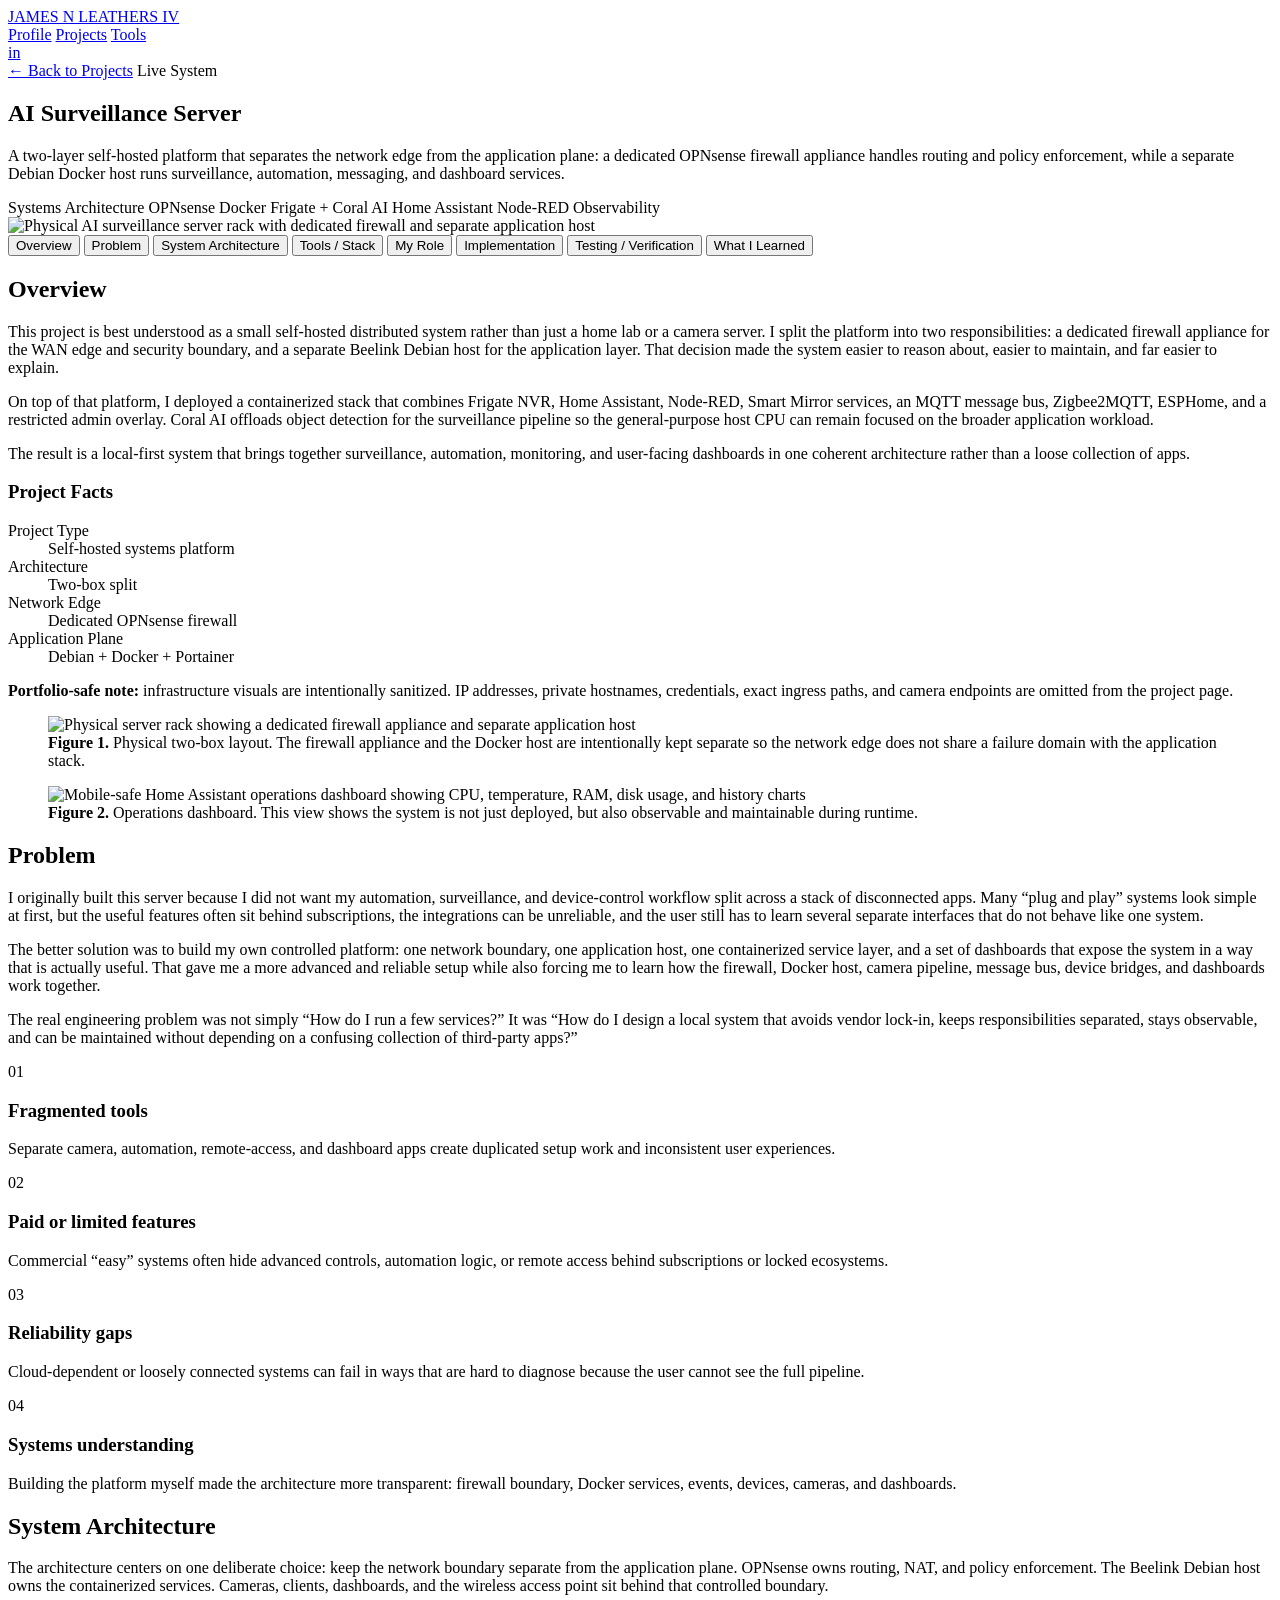
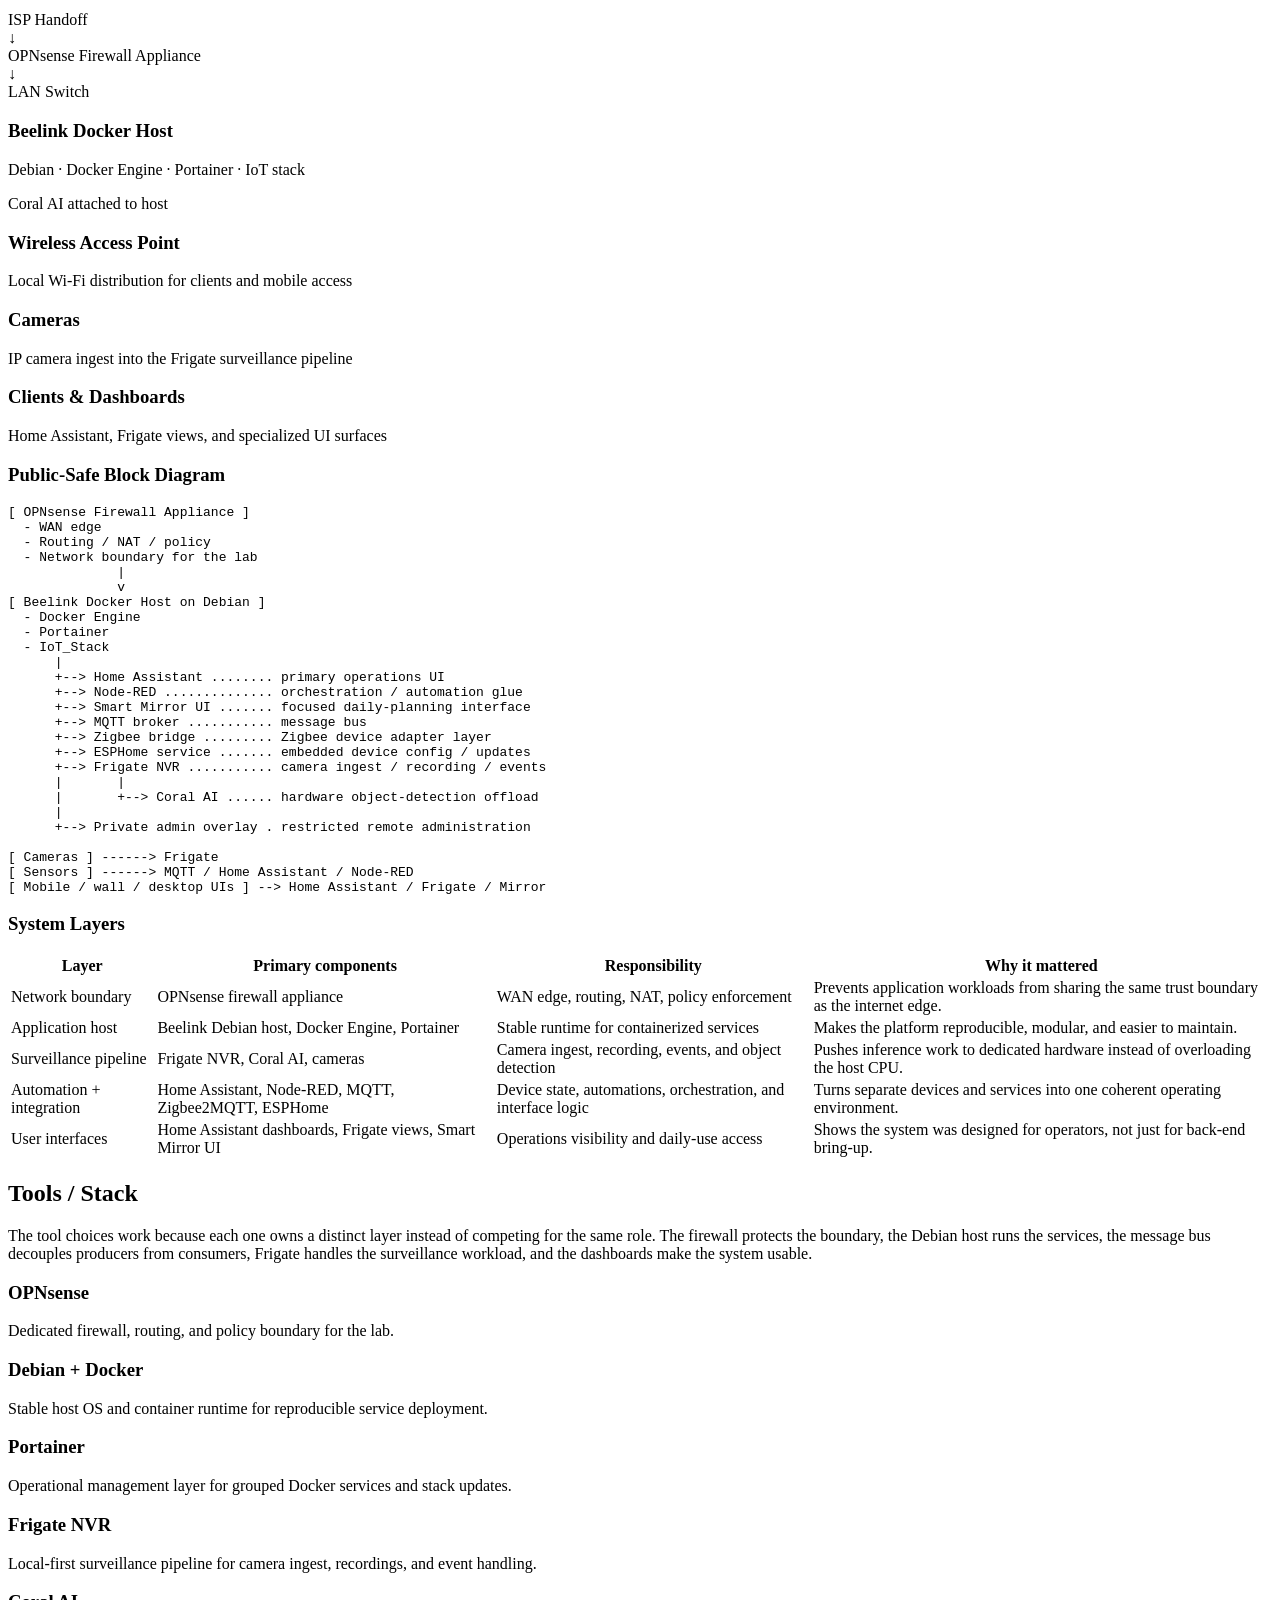
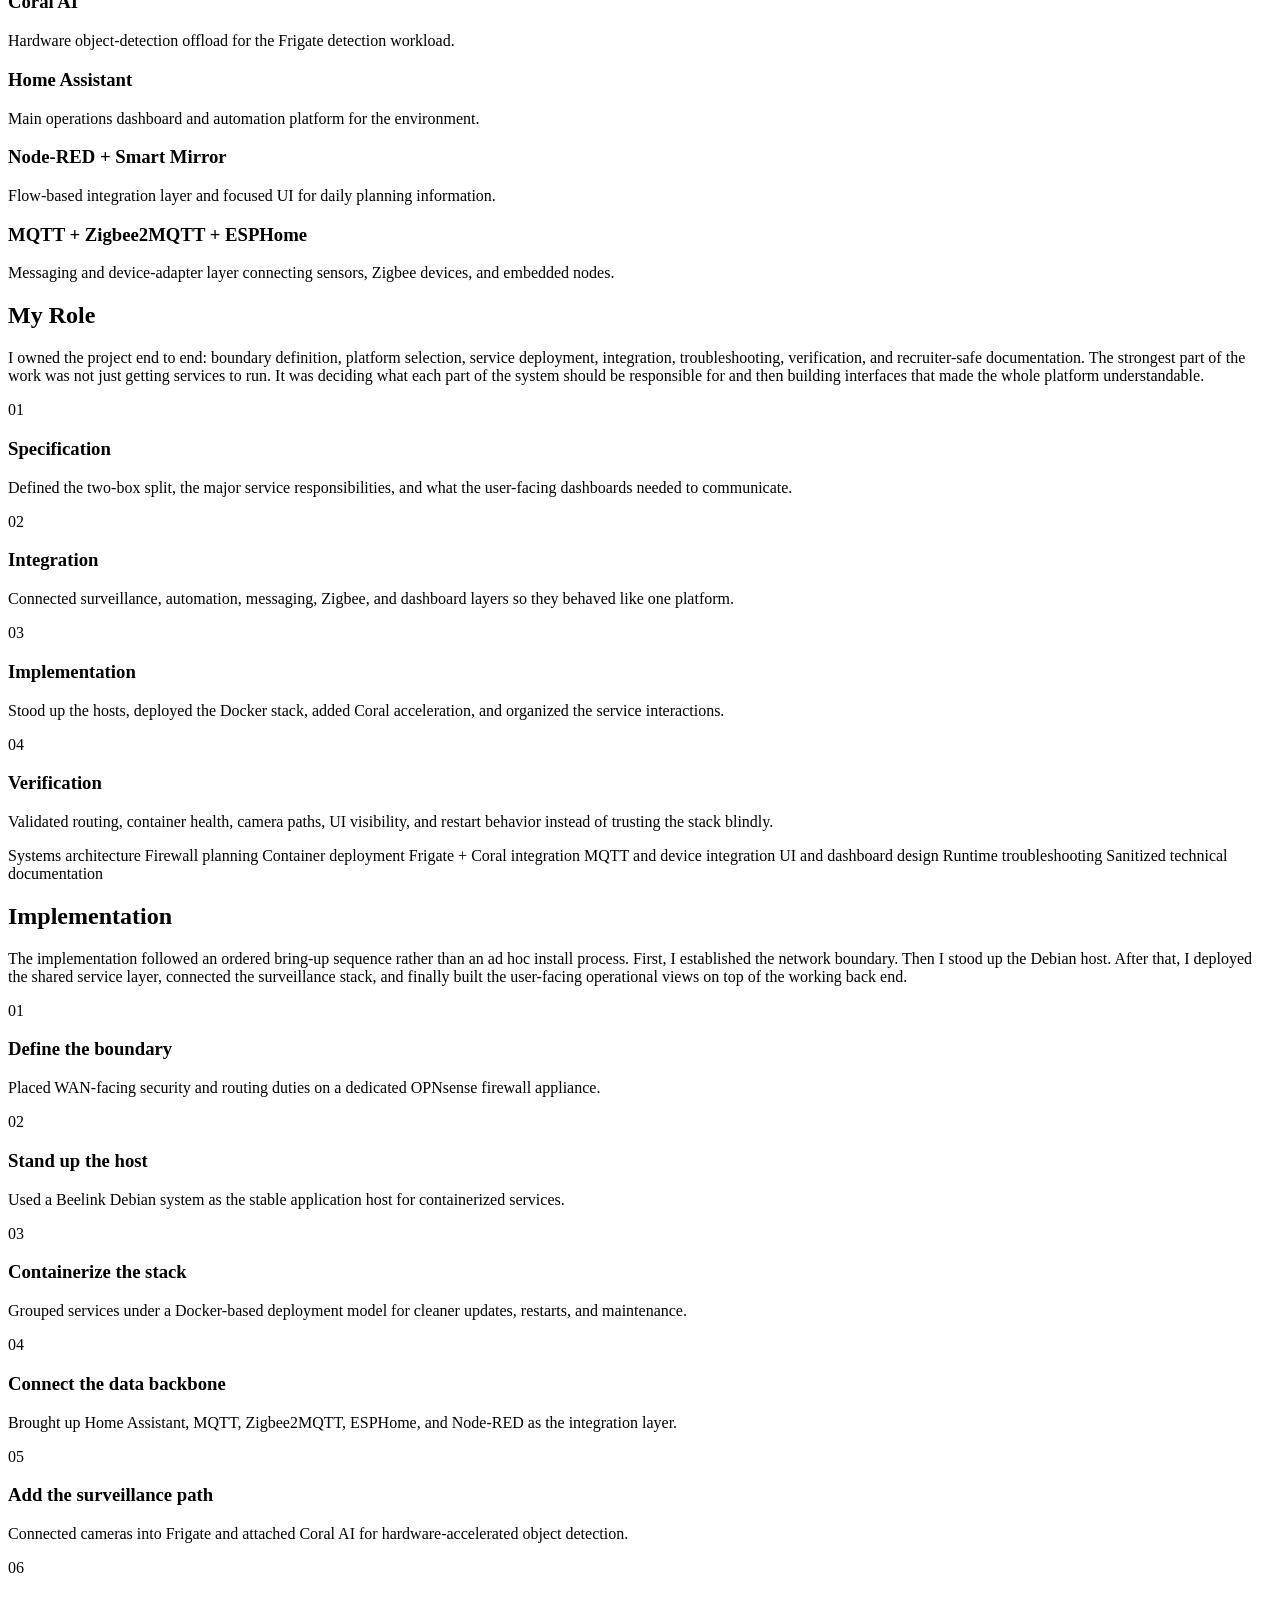
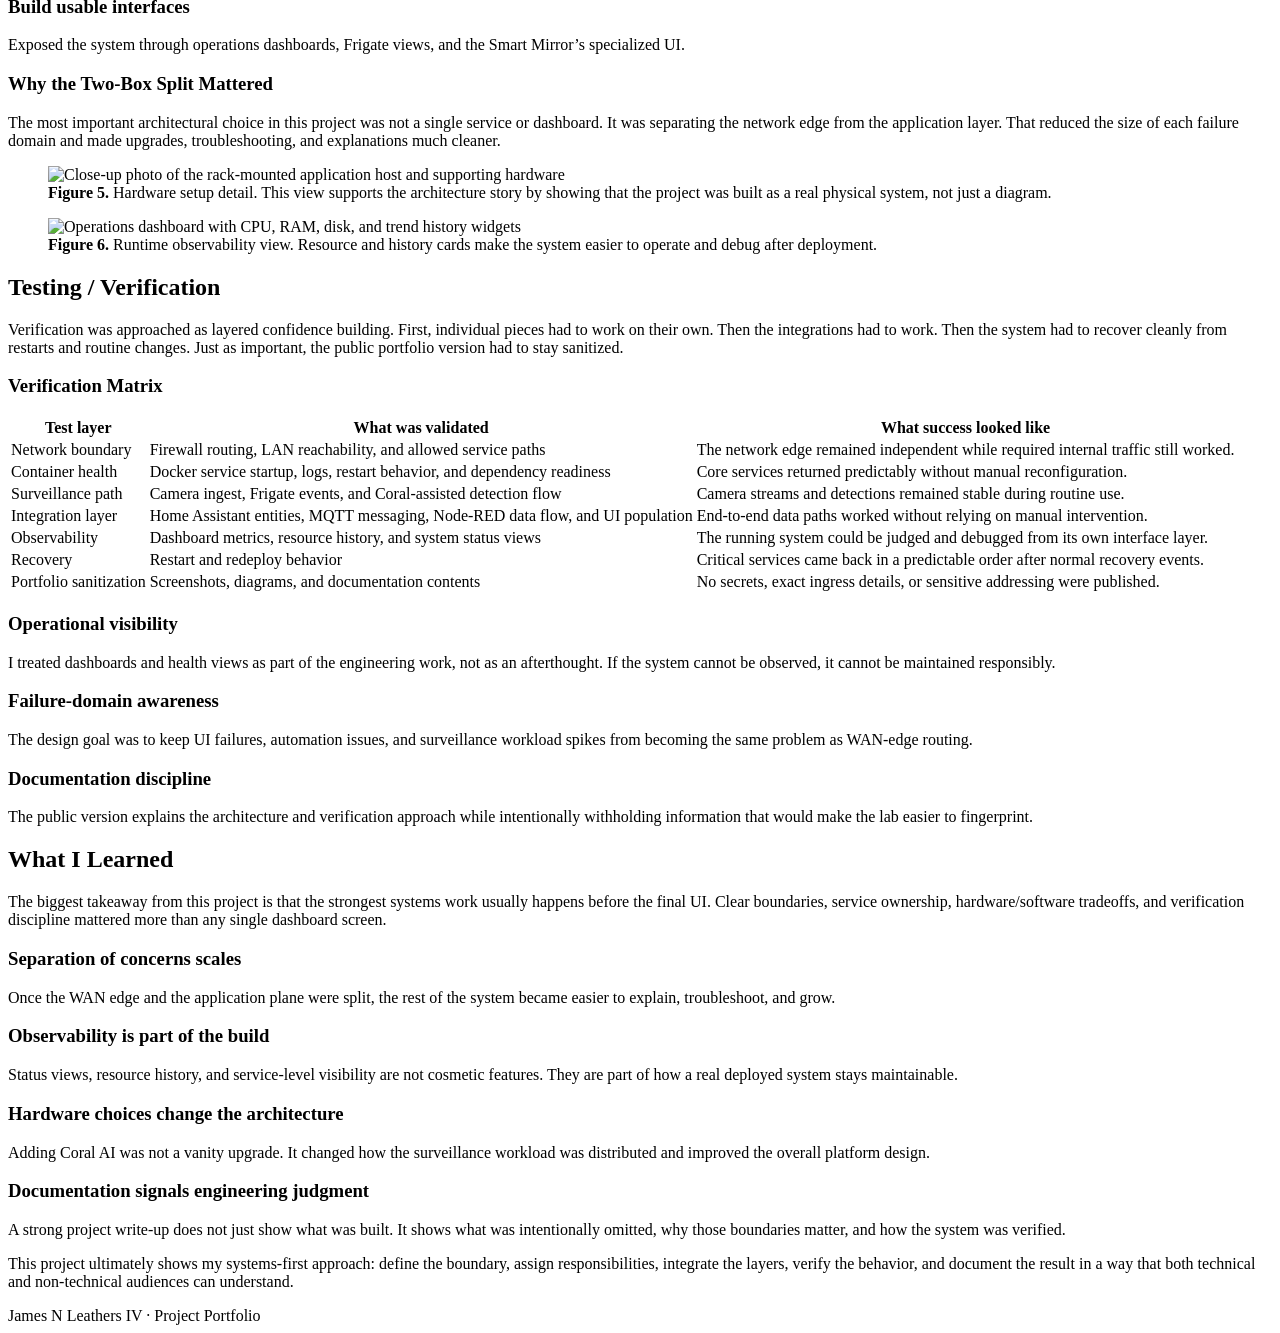
==== ai-surveillance-server.html @ c08206c2 "Add files via upload" ====
<!DOCTYPE html>
<html lang="en">
<head>
  <meta charset="UTF-8" />
  <meta name="viewport" content="width=device-width, initial-scale=1.0" />
  <title>AI Surveillance Server | James N Leathers IV</title>
  <meta name="description" content="AI Surveillance Server project breakdown by James N Leathers IV — a two-layer self-hosted platform built around a dedicated OPNsense firewall, Debian Docker host, Frigate NVR, Coral AI, Home Assistant, and Node-RED-powered interfaces." />
  <link rel="stylesheet" href="styles.css" />
  <link rel="stylesheet" href="project-page.css" />
  <link rel="preconnect" href="https://fonts.googleapis.com">
  <link rel="preconnect" href="https://fonts.gstatic.com" crossorigin>
  <link href="https://fonts.googleapis.com/css2?family=Barlow+Condensed:wght@500;600;700&family=Inter:wght@400;500;600;700&display=swap" rel="stylesheet">
</head>
<body>
  <div class="site-shell">
    <header class="topbar">
      <a class="brand" href="index.html#top" aria-label="James Leathers IV home"><span class="brand-word">JAMES N LEATHERS IV</span></a>
      <nav class="nav project-nav" aria-label="Project navigation">
        <a href="index.html#profile">Profile</a>
        <a href="index.html#projects" class="active">Projects</a>
        <a href="index.html#tools">Tools</a>
      </nav>
      <a class="nav-icon" href="https://www.linkedin.com/in/james-n-leathers-iv/" target="_blank" rel="noreferrer" aria-label="LinkedIn profile">in</a>
    </header>

    <main class="project-page">
      <section class="project-hero ai-server-hero">
        <div class="project-hero-copy">
          <a class="back-link" href="index.html#projects">← Back to Projects</a>
          <span class="status-label">Live System</span>
          <h1>AI Surveillance Server</h1>
          <p>
            A two-layer self-hosted platform that separates the network edge from the application plane: a dedicated OPNsense firewall appliance handles routing and policy enforcement, while a separate Debian Docker host runs surveillance, automation, messaging, and dashboard services.
          </p>
          <div class="project-hero-tags">
            <span>Systems Architecture</span>
            <span>OPNsense</span>
            <span>Docker</span>
            <span>Frigate + Coral AI</span>
            <span>Home Assistant</span>
            <span>Node-RED</span>
            <span>Observability</span>
          </div>
        </div>
        <div class="project-hero-visual">
          <img src="assets/ai-surveillance-server-cover.png" alt="Physical AI surveillance server rack with dedicated firewall and separate application host">
        </div>
      </section>

      <section class="project-tabs-section" aria-label="AI Surveillance Server project breakdown">
        <div class="project-tabs" role="tablist" aria-label="Project sections">
          <button class="tab-button active" role="tab" aria-selected="true" data-tab="overview">Overview</button>
          <button class="tab-button" role="tab" aria-selected="false" data-tab="problem">Problem</button>
          <button class="tab-button" role="tab" aria-selected="false" data-tab="architecture">System Architecture</button>
          <button class="tab-button" role="tab" aria-selected="false" data-tab="tools">Tools / Stack</button>
          <button class="tab-button" role="tab" aria-selected="false" data-tab="role">My Role</button>
          <button class="tab-button" role="tab" aria-selected="false" data-tab="implementation">Implementation</button>
          <button class="tab-button" role="tab" aria-selected="false" data-tab="testing">Testing / Verification</button>
          <button class="tab-button" role="tab" aria-selected="false" data-tab="learned">What I Learned</button>
        </div>

        <div class="tab-panel active" id="overview" role="tabpanel">
          <div class="tab-grid">
            <div>
              <h2>Overview</h2>
              <p>
                This project is best understood as a small self-hosted distributed system rather than just a home lab or a camera server. I split the platform into two responsibilities: a dedicated firewall appliance for the WAN edge and security boundary, and a separate Beelink Debian host for the application layer. That decision made the system easier to reason about, easier to maintain, and far easier to explain.
              </p>
              <p>
                On top of that platform, I deployed a containerized stack that combines Frigate NVR, Home Assistant, Node-RED, Smart Mirror services, an MQTT message bus, Zigbee2MQTT, ESPHome, and a restricted admin overlay. Coral AI offloads object detection for the surveillance pipeline so the general-purpose host CPU can remain focused on the broader application workload.
              </p>
              <p>
                The result is a local-first system that brings together surveillance, automation, monitoring, and user-facing dashboards in one coherent architecture rather than a loose collection of apps.
              </p>
            </div>
            <aside class="project-facts">
              <h3>Project Facts</h3>
              <dl>
                <div><dt>Project Type</dt><dd>Self-hosted systems platform</dd></div>
                <div><dt>Architecture</dt><dd>Two-box split</dd></div>
                <div><dt>Network Edge</dt><dd>Dedicated OPNsense firewall</dd></div>
                <div><dt>Application Plane</dt><dd>Debian + Docker + Portainer</dd></div>
              </dl>
            </aside>
          </div>

          <div class="portfolio-safe-note">
            <strong>Portfolio-safe note:</strong> infrastructure visuals are intentionally sanitized. IP addresses, private hostnames, credentials, exact ingress paths, and camera endpoints are omitted from the project page.
          </div>

          <div class="visual-pair">
            <figure>
              <img src="assets/ai-server-rack-floor.jpg" alt="Physical server rack showing a dedicated firewall appliance and separate application host">
              <figcaption><strong>Figure 1.</strong> Physical two-box layout. The firewall appliance and the Docker host are intentionally kept separate so the network edge does not share a failure domain with the application stack.</figcaption>
            </figure>
            <figure>
              <img src="assets/ai-server-ops-mobile.png" alt="Mobile-safe Home Assistant operations dashboard showing CPU, temperature, RAM, disk usage, and history charts">
              <figcaption><strong>Figure 2.</strong> Operations dashboard. This view shows the system is not just deployed, but also observable and maintainable during runtime.</figcaption>
            </figure>
          </div>
        </div>

        <div class="tab-panel" id="problem" role="tabpanel">
          <h2>Problem</h2>
          <p>
            I originally built this server because I did not want my automation, surveillance, and device-control workflow split across a stack of disconnected apps. Many “plug and play” systems look simple at first, but the useful features often sit behind subscriptions, the integrations can be unreliable, and the user still has to learn several separate interfaces that do not behave like one system.
          </p>
          <p>
            The better solution was to build my own controlled platform: one network boundary, one application host, one containerized service layer, and a set of dashboards that expose the system in a way that is actually useful. That gave me a more advanced and reliable setup while also forcing me to learn how the firewall, Docker host, camera pipeline, message bus, device bridges, and dashboards work together.
          </p>
          <p>
            The real engineering problem was not simply “How do I run a few services?” It was “How do I design a local system that avoids vendor lock-in, keeps responsibilities separated, stays observable, and can be maintained without depending on a confusing collection of third-party apps?”
          </p>
          <div class="problem-list ai-problem-list">
            <article><span>01</span><h3>Fragmented tools</h3><p>Separate camera, automation, remote-access, and dashboard apps create duplicated setup work and inconsistent user experiences.</p></article>
            <article><span>02</span><h3>Paid or limited features</h3><p>Commercial “easy” systems often hide advanced controls, automation logic, or remote access behind subscriptions or locked ecosystems.</p></article>
            <article><span>03</span><h3>Reliability gaps</h3><p>Cloud-dependent or loosely connected systems can fail in ways that are hard to diagnose because the user cannot see the full pipeline.</p></article>
            <article><span>04</span><h3>Systems understanding</h3><p>Building the platform myself made the architecture more transparent: firewall boundary, Docker services, events, devices, cameras, and dashboards.</p></article>
          </div>
        </div>

        <div class="tab-panel" id="architecture" role="tabpanel">
          <h2>System Architecture</h2>
          <p>
            The architecture centers on one deliberate choice: keep the network boundary separate from the application plane. OPNsense owns routing, NAT, and policy enforcement. The Beelink Debian host owns the containerized services. Cameras, clients, dashboards, and the wireless access point sit behind that controlled boundary.
          </p>

          <div class="topology-diagram" aria-label="Sanitized network and application flowchart">
            <div class="topology-core">
              <div class="topology-node">ISP Handoff</div>
              <div class="topology-arrow">↓</div>
              <div class="topology-node highlight">OPNsense Firewall Appliance</div>
              <div class="topology-arrow">↓</div>
              <div class="topology-node">LAN Switch</div>
            </div>

            <div class="topology-branches">
              <article class="topology-branch primary">
                <h3>Beelink Docker Host</h3>
                <p>Debian · Docker Engine · Portainer · IoT stack</p>
                <span>Coral AI attached to host</span>
              </article>
              <article class="topology-branch">
                <h3>Wireless Access Point</h3>
                <p>Local Wi‑Fi distribution for clients and mobile access</p>
              </article>
              <article class="topology-branch">
                <h3>Cameras</h3>
                <p>IP camera ingest into the Frigate surveillance pipeline</p>
              </article>
              <article class="topology-branch">
                <h3>Clients & Dashboards</h3>
                <p>Home Assistant, Frigate views, and specialized UI surfaces</p>
              </article>
            </div>
          </div>

          <div class="public-safe-block-wrap">
            <h3>Public-Safe Block Diagram</h3>
            <pre class="public-safe-block">[ OPNsense Firewall Appliance ]
  - WAN edge
  - Routing / NAT / policy
  - Network boundary for the lab
              |
              v
[ Beelink Docker Host on Debian ]
  - Docker Engine
  - Portainer
  - IoT_Stack
      |
      +--> Home Assistant ........ primary operations UI
      +--> Node-RED .............. orchestration / automation glue
      +--> Smart Mirror UI ....... focused daily-planning interface
      +--> MQTT broker ........... message bus
      +--> Zigbee bridge ......... Zigbee device adapter layer
      +--> ESPHome service ....... embedded device config / updates
      +--> Frigate NVR ........... camera ingest / recording / events
      |       |
      |       +--> Coral AI ...... hardware object-detection offload
      |
      +--> Private admin overlay . restricted remote administration

[ Cameras ] ------> Frigate
[ Sensors ] ------> MQTT / Home Assistant / Node-RED
[ Mobile / wall / desktop UIs ] --> Home Assistant / Frigate / Mirror</pre>
          </div>

          <div class="data-source-map">
            <h3>System Layers</h3>
            <table>
              <thead>
                <tr><th>Layer</th><th>Primary components</th><th>Responsibility</th><th>Why it mattered</th></tr>
              </thead>
              <tbody>
                <tr><td>Network boundary</td><td>OPNsense firewall appliance</td><td>WAN edge, routing, NAT, policy enforcement</td><td>Prevents application workloads from sharing the same trust boundary as the internet edge.</td></tr>
                <tr><td>Application host</td><td>Beelink Debian host, Docker Engine, Portainer</td><td>Stable runtime for containerized services</td><td>Makes the platform reproducible, modular, and easier to maintain.</td></tr>
                <tr><td>Surveillance pipeline</td><td>Frigate NVR, Coral AI, cameras</td><td>Camera ingest, recording, events, and object detection</td><td>Pushes inference work to dedicated hardware instead of overloading the host CPU.</td></tr>
                <tr><td>Automation + integration</td><td>Home Assistant, Node-RED, MQTT, Zigbee2MQTT, ESPHome</td><td>Device state, automations, orchestration, and interface logic</td><td>Turns separate devices and services into one coherent operating environment.</td></tr>
                <tr><td>User interfaces</td><td>Home Assistant dashboards, Frigate views, Smart Mirror UI</td><td>Operations visibility and daily-use access</td><td>Shows the system was designed for operators, not just for back-end bring-up.</td></tr>
              </tbody>
            </table>
          </div>

        </div>

        <div class="tab-panel" id="tools" role="tabpanel">
          <h2>Tools / Stack</h2>
          <p>
            The tool choices work because each one owns a distinct layer instead of competing for the same role. The firewall protects the boundary, the Debian host runs the services, the message bus decouples producers from consumers, Frigate handles the surveillance workload, and the dashboards make the system usable.
          </p>
          <div class="stack-grid ai-stack-grid">
            <article><h3>OPNsense</h3><p>Dedicated firewall, routing, and policy boundary for the lab.</p></article>
            <article><h3>Debian + Docker</h3><p>Stable host OS and container runtime for reproducible service deployment.</p></article>
            <article><h3>Portainer</h3><p>Operational management layer for grouped Docker services and stack updates.</p></article>
            <article><h3>Frigate NVR</h3><p>Local-first surveillance pipeline for camera ingest, recordings, and event handling.</p></article>
            <article><h3>Coral AI</h3><p>Hardware object-detection offload for the Frigate detection workload.</p></article>
            <article><h3>Home Assistant</h3><p>Main operations dashboard and automation platform for the environment.</p></article>
            <article><h3>Node-RED + Smart Mirror</h3><p>Flow-based integration layer and focused UI for daily planning information.</p></article>
            <article><h3>MQTT + Zigbee2MQTT + ESPHome</h3><p>Messaging and device-adapter layer connecting sensors, Zigbee devices, and embedded nodes.</p></article>
          </div>
        </div>

        <div class="tab-panel" id="role" role="tabpanel">
          <h2>My Role</h2>
          <p>
            I owned the project end to end: boundary definition, platform selection, service deployment, integration, troubleshooting, verification, and recruiter-safe documentation. The strongest part of the work was not just getting services to run. It was deciding what each part of the system should be responsible for and then building interfaces that made the whole platform understandable.
          </p>
          <div class="step-list ai-role-steps">
            <article><span>01</span><h3>Specification</h3><p>Defined the two-box split, the major service responsibilities, and what the user-facing dashboards needed to communicate.</p></article>
            <article><span>02</span><h3>Integration</h3><p>Connected surveillance, automation, messaging, Zigbee, and dashboard layers so they behaved like one platform.</p></article>
            <article><span>03</span><h3>Implementation</h3><p>Stood up the hosts, deployed the Docker stack, added Coral acceleration, and organized the service interactions.</p></article>
            <article><span>04</span><h3>Verification</h3><p>Validated routing, container health, camera paths, UI visibility, and restart behavior instead of trusting the stack blindly.</p></article>
          </div>
          <div class="role-list">
            <span>Systems architecture</span>
            <span>Firewall planning</span>
            <span>Container deployment</span>
            <span>Frigate + Coral integration</span>
            <span>MQTT and device integration</span>
            <span>UI and dashboard design</span>
            <span>Runtime troubleshooting</span>
            <span>Sanitized technical documentation</span>
          </div>
        </div>

        <div class="tab-panel" id="implementation" role="tabpanel">
          <h2>Implementation</h2>
          <p>
            The implementation followed an ordered bring-up sequence rather than an ad hoc install process. First, I established the network boundary. Then I stood up the Debian host. After that, I deployed the shared service layer, connected the surveillance stack, and finally built the user-facing operational views on top of the working back end.
          </p>
          <div class="step-list ai-implementation-steps">
            <article><span>01</span><h3>Define the boundary</h3><p>Placed WAN-facing security and routing duties on a dedicated OPNsense firewall appliance.</p></article>
            <article><span>02</span><h3>Stand up the host</h3><p>Used a Beelink Debian system as the stable application host for containerized services.</p></article>
            <article><span>03</span><h3>Containerize the stack</h3><p>Grouped services under a Docker-based deployment model for cleaner updates, restarts, and maintenance.</p></article>
            <article><span>04</span><h3>Connect the data backbone</h3><p>Brought up Home Assistant, MQTT, Zigbee2MQTT, ESPHome, and Node-RED as the integration layer.</p></article>
            <article><span>05</span><h3>Add the surveillance path</h3><p>Connected cameras into Frigate and attached Coral AI for hardware-accelerated object detection.</p></article>
            <article><span>06</span><h3>Build usable interfaces</h3><p>Exposed the system through operations dashboards, Frigate views, and the Smart Mirror’s specialized UI.</p></article>
          </div>

          <div class="implementation-callout">
            <h3>Why the Two-Box Split Mattered</h3>
            <p>
              The most important architectural choice in this project was not a single service or dashboard. It was separating the network edge from the application layer. That reduced the size of each failure domain and made upgrades, troubleshooting, and explanations much cleaner.
            </p>
          </div>

          <div class="visual-pair">
            <figure>
              <img src="assets/ai-server-rack-side.jpg" alt="Close-up photo of the rack-mounted application host and supporting hardware">
              <figcaption><strong>Figure 5.</strong> Hardware setup detail. This view supports the architecture story by showing that the project was built as a real physical system, not just a diagram.</figcaption>
            </figure>
            <figure>
              <img src="assets/ai-server-ops-mobile.png" alt="Operations dashboard with CPU, RAM, disk, and trend history widgets">
              <figcaption><strong>Figure 6.</strong> Runtime observability view. Resource and history cards make the system easier to operate and debug after deployment.</figcaption>
            </figure>
          </div>
        </div>

        <div class="tab-panel" id="testing" role="tabpanel">
          <h2>Testing / Verification</h2>
          <p>
            Verification was approached as layered confidence building. First, individual pieces had to work on their own. Then the integrations had to work. Then the system had to recover cleanly from restarts and routine changes. Just as important, the public portfolio version had to stay sanitized.
          </p>

          <div class="data-source-map verification-table">
            <h3>Verification Matrix</h3>
            <table>
              <thead>
                <tr><th>Test layer</th><th>What was validated</th><th>What success looked like</th></tr>
              </thead>
              <tbody>
                <tr><td>Network boundary</td><td>Firewall routing, LAN reachability, and allowed service paths</td><td>The network edge remained independent while required internal traffic still worked.</td></tr>
                <tr><td>Container health</td><td>Docker service startup, logs, restart behavior, and dependency readiness</td><td>Core services returned predictably without manual reconfiguration.</td></tr>
                <tr><td>Surveillance path</td><td>Camera ingest, Frigate events, and Coral-assisted detection flow</td><td>Camera streams and detections remained stable during routine use.</td></tr>
                <tr><td>Integration layer</td><td>Home Assistant entities, MQTT messaging, Node-RED data flow, and UI population</td><td>End-to-end data paths worked without relying on manual intervention.</td></tr>
                <tr><td>Observability</td><td>Dashboard metrics, resource history, and system status views</td><td>The running system could be judged and debugged from its own interface layer.</td></tr>
                <tr><td>Recovery</td><td>Restart and redeploy behavior</td><td>Critical services came back in a predictable order after normal recovery events.</td></tr>
                <tr><td>Portfolio sanitization</td><td>Screenshots, diagrams, and documentation contents</td><td>No secrets, exact ingress details, or sensitive addressing were published.</td></tr>
              </tbody>
            </table>
          </div>

          <div class="verification-grid ai-verification-grid">
            <article><h3>Operational visibility</h3><p>I treated dashboards and health views as part of the engineering work, not as an afterthought. If the system cannot be observed, it cannot be maintained responsibly.</p></article>
            <article><h3>Failure-domain awareness</h3><p>The design goal was to keep UI failures, automation issues, and surveillance workload spikes from becoming the same problem as WAN-edge routing.</p></article>
            <article><h3>Documentation discipline</h3><p>The public version explains the architecture and verification approach while intentionally withholding information that would make the lab easier to fingerprint.</p></article>
          </div>
        </div>

        <div class="tab-panel" id="learned" role="tabpanel">
          <h2>What I Learned</h2>
          <p>
            The biggest takeaway from this project is that the strongest systems work usually happens before the final UI. Clear boundaries, service ownership, hardware/software tradeoffs, and verification discipline mattered more than any single dashboard screen.
          </p>
          <div class="learned-callouts ai-learned-grid">
            <article><h3>Separation of concerns scales</h3><p>Once the WAN edge and the application plane were split, the rest of the system became easier to explain, troubleshoot, and grow.</p></article>
            <article><h3>Observability is part of the build</h3><p>Status views, resource history, and service-level visibility are not cosmetic features. They are part of how a real deployed system stays maintainable.</p></article>
            <article><h3>Hardware choices change the architecture</h3><p>Adding Coral AI was not a vanity upgrade. It changed how the surveillance workload was distributed and improved the overall platform design.</p></article>
            <article><h3>Documentation signals engineering judgment</h3><p>A strong project write-up does not just show what was built. It shows what was intentionally omitted, why those boundaries matter, and how the system was verified.</p></article>
          </div>
          <p class="closing-note">
            This project ultimately shows my systems-first approach: define the boundary, assign responsibilities, integrate the layers, verify the behavior, and document the result in a way that both technical and non-technical audiences can understand.
          </p>
        </div>
      </section>
    </main>

    <footer class="footer"><span>James N Leathers IV · Project Portfolio</span></footer>
  </div>

  <script src="project-page.js"></script>
</body>
</html>
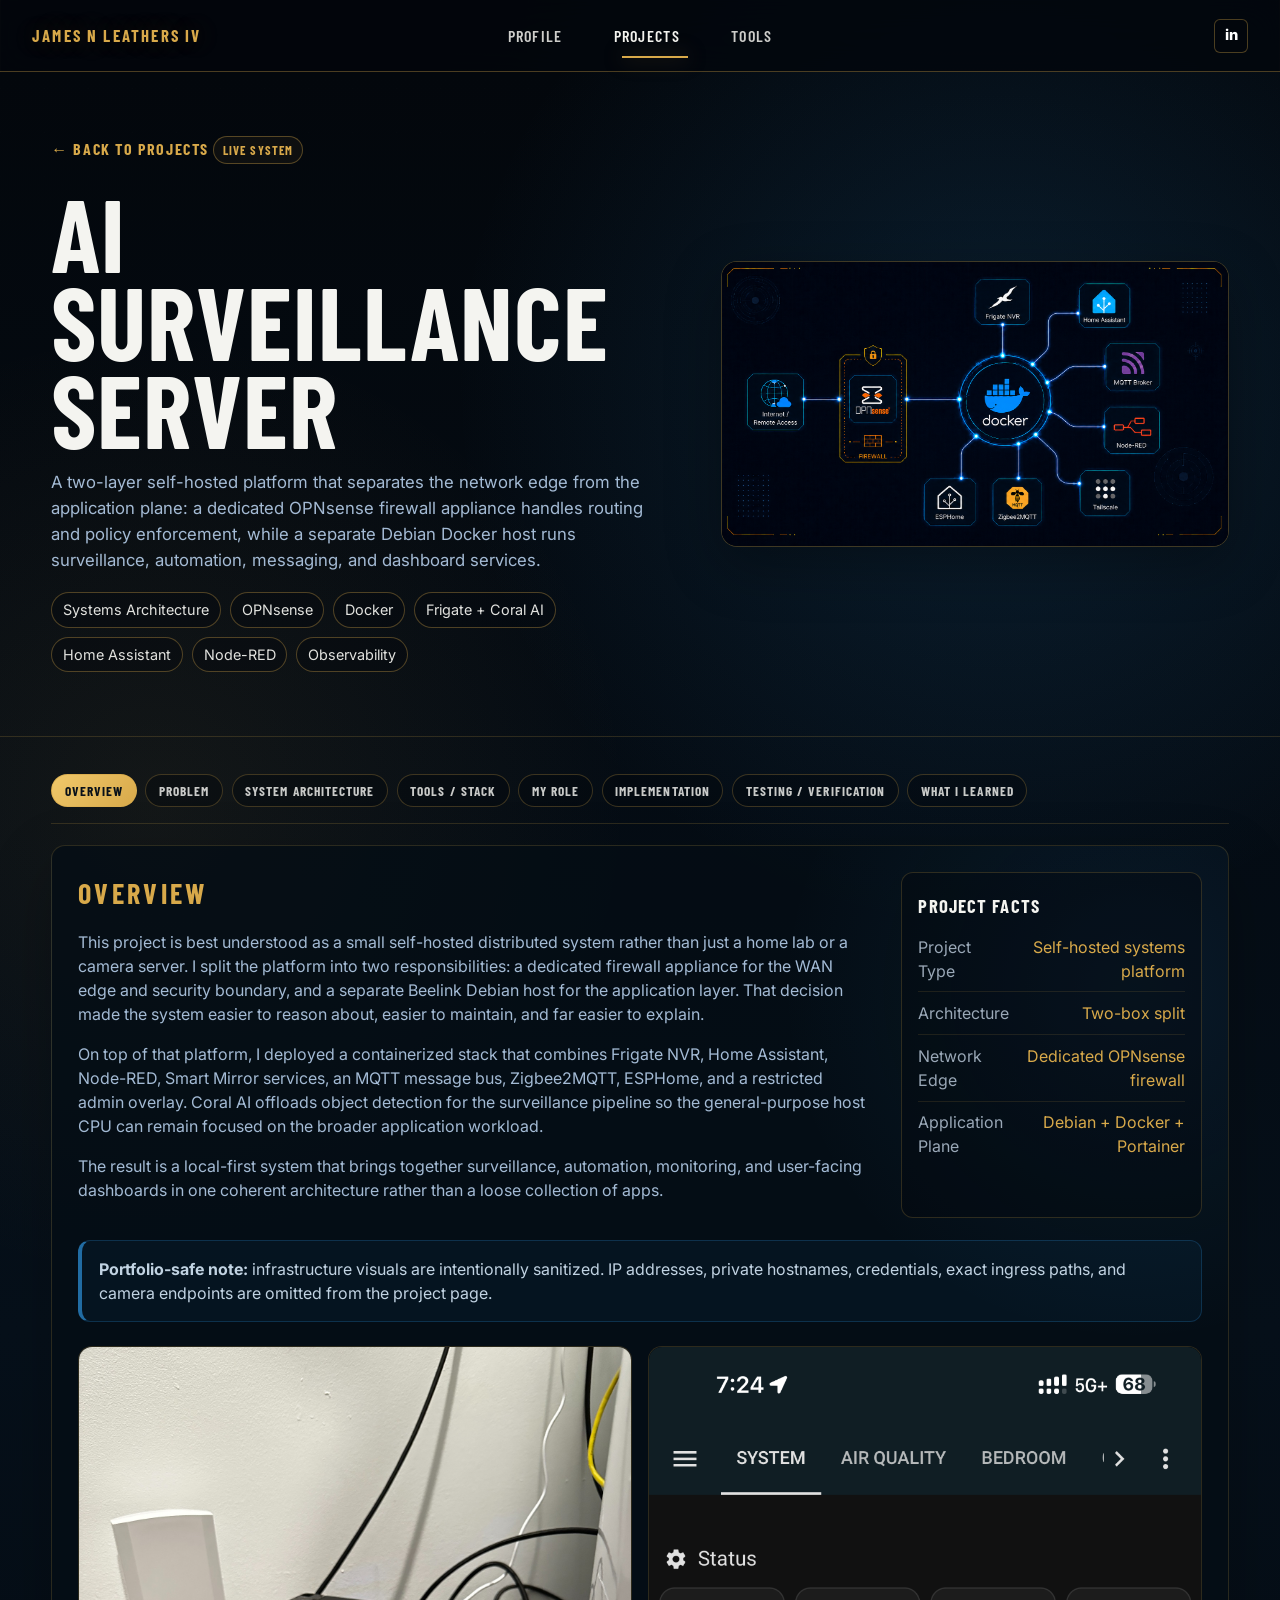
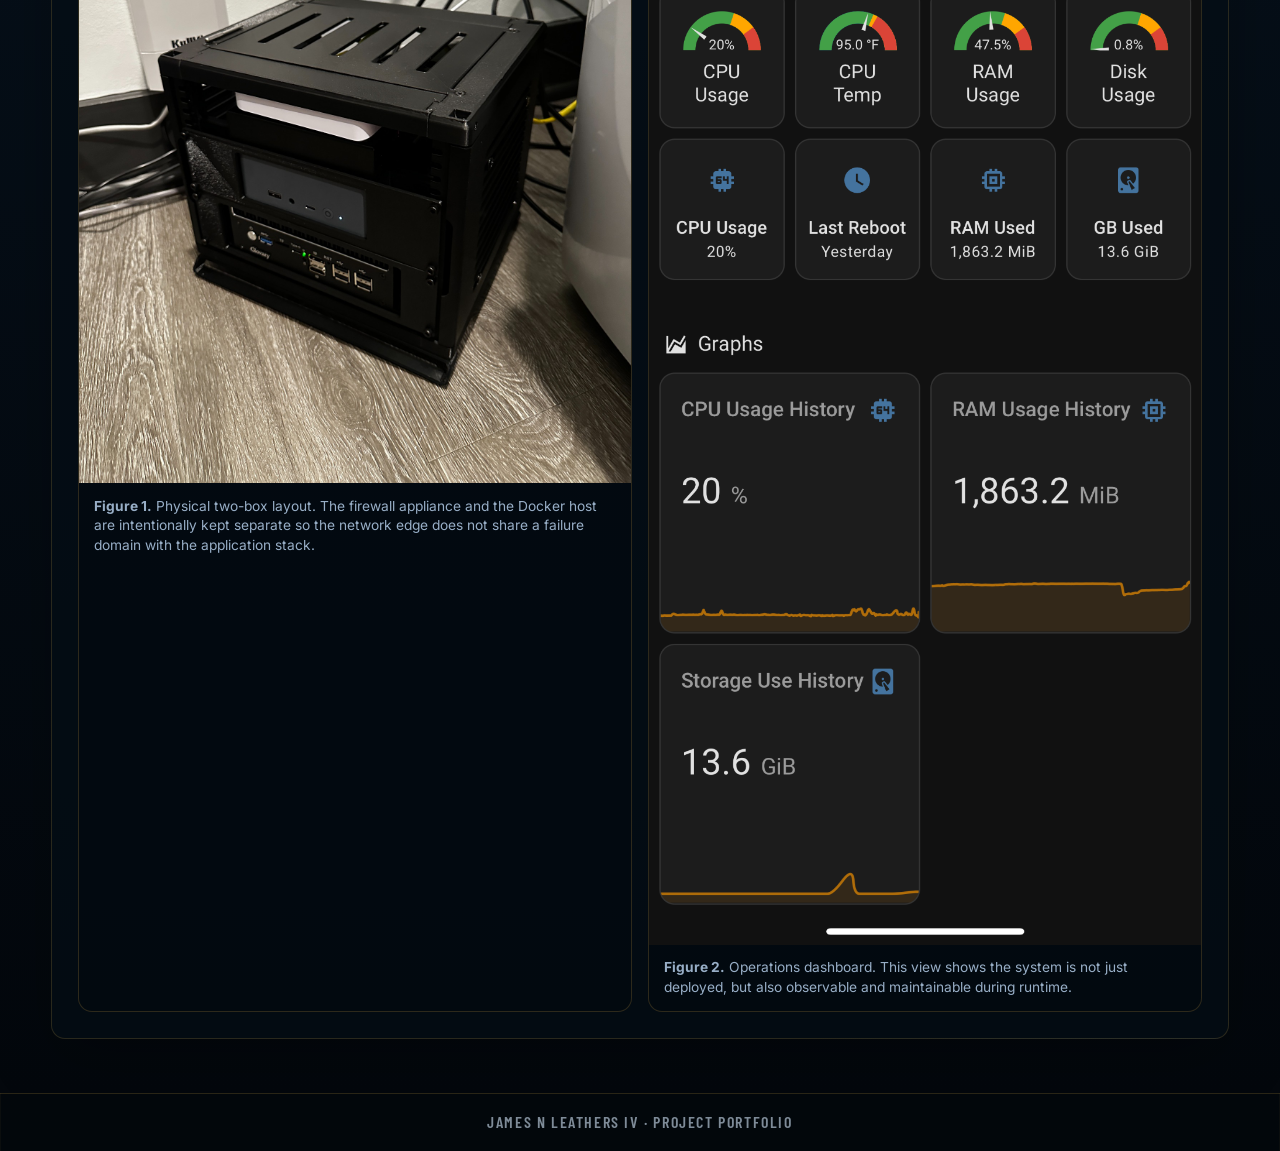
==== commit ab9c431f: "Add files via upload" ====
--- a/ai-surveillance-server.html
+++ b/ai-surveillance-server.html
@@ -10,6 +10,12 @@
   <link rel="preconnect" href="https://fonts.googleapis.com">
   <link rel="preconnect" href="https://fonts.gstatic.com" crossorigin>
   <link href="https://fonts.googleapis.com/css2?family=Barlow+Condensed:wght@500;600;700&family=Inter:wght@400;500;600;700&display=swap" rel="stylesheet">
+  <!-- Cloudflare Web Analytics
+       Replace CLOUDFLARE_WEB_ANALYTICS_TOKEN with the token from Cloudflare.
+       Cloudflare dashboard → Analytics & Logs → Web Analytics → Add site → Manual setup.
+  -->
+  <script defer src="https://static.cloudflareinsights.com/beacon.min.js"
+    data-cf-beacon='{"token":"CLOUDFLARE_WEB_ANALYTICS_TOKEN"}'></script>
 </head>
 <body>
   <div class="site-shell">
--- a/styles.css
+++ b/styles.css
@@ -0,0 +1,2227 @@
+:root{--bg:#04080d;--panel:#07111b;--ink:#f4f4f0;--muted:#9aa8b7;--gold:#d8a94a;--gold-2:#f0c86a;--blue:#2d8fd7;--line:rgba(216,169,74,.34);--shadow:0 24px 80px rgba(0,0,0,.48)}*{box-sizing:border-box}html{scroll-behavior:smooth}body{margin:0;color:var(--ink);background:radial-gradient(circle at 78% 12%,rgba(45,143,215,.16),transparent 36rem),radial-gradient(circle at 12% 32%,rgba(216,169,74,.09),transparent 30rem),linear-gradient(180deg,#03060a 0%,#06101a 45%,#03070c 100%);font-family:Inter,system-ui,-apple-system,BlinkMacSystemFont,"Segoe UI",sans-serif;line-height:1.5;overflow-x:hidden}body:before{content:"";position:fixed;inset:0;pointer-events:none;opacity:.22;background-image:linear-gradient(rgba(255,255,255,.035) 1px,transparent 1px),linear-gradient(90deg,rgba(255,255,255,.035) 1px,transparent 1px);background-size:44px 44px;mask-image:linear-gradient(to bottom,#000,transparent 75%)}a{color:inherit;text-decoration:none}.site-shell{min-height:100vh;background:linear-gradient(90deg,rgba(216,169,74,.10) 0 1px,transparent 1px calc(100% - 1px),rgba(216,169,74,.10) calc(100% - 1px) 100%)}.topbar{position:sticky;top:0;z-index:30;height:76px;display:flex;align-items:center;justify-content:space-between;padding:0 clamp(1.25rem,4vw,3rem);background:rgba(3,7,12,.84);backdrop-filter:blur(18px);border-bottom:1px solid var(--line)}.brand-mark{font-family:"Barlow Condensed",sans-serif;font-size:2.6rem;line-height:1;font-weight:700;letter-spacing:-.1em;color:var(--gold);text-shadow:0 0 24px rgba(216,169,74,.25)}.brand-mark.small{font-size:2rem}.nav{display:flex;align-items:center;gap:clamp(1rem,4vw,3rem);text-transform:uppercase;font-family:"Barlow Condensed",sans-serif;letter-spacing:.08em;font-weight:600}.nav a{color:rgba(244,244,240,.84);position:relative;padding:1.7rem 0}.nav a:hover,.nav a.active{color:var(--ink)}.nav a.active:after,.nav a:hover:after{content:"";position:absolute;height:2px;left:12%;right:12%;bottom:.95rem;background:var(--gold);box-shadow:0 0 20px rgba(216,169,74,.5)}.nav-icon{display:grid;place-items:center;width:34px;height:34px;border:1px solid var(--line);border-radius:6px;color:var(--gold);font-weight:800}.hero{min-height:580px;display:grid;grid-template-columns:minmax(0,.92fr) minmax(0,1.28fr);border-bottom:1px solid rgba(216,169,74,.16);overflow:hidden}.hero-copy{position:relative;padding:clamp(3.5rem,7vw,6.25rem) clamp(1.5rem,5vw,4rem);isolation:isolate}.hero-copy:before{content:"";position:absolute;inset:0;opacity:.34;z-index:-1;background:linear-gradient(135deg,transparent 0 76%,rgba(216,169,74,.5) 76% calc(76% + 2px),transparent calc(76% + 2px)),radial-gradient(circle at 10% 90%,rgba(216,169,74,.08),transparent 16rem),repeating-linear-gradient(0deg,transparent 0 24px,rgba(216,169,74,.05) 24px 25px)}.eyebrow{color:var(--gold);text-transform:uppercase;font-family:"Barlow Condensed",sans-serif;letter-spacing:.12em;font-size:clamp(1rem,1.3vw,1.25rem);font-weight:600;margin:0 0 1.35rem}h1{margin:0;font-family:"Barlow Condensed",sans-serif;text-transform:uppercase;line-height:.9;letter-spacing:.01em;font-size:clamp(5.25rem,11vw,9.5rem)}h1 span,h1 strong{display:block}h1 span{color:var(--ink)}h1 strong{color:var(--gold);font-weight:700}.rule{width:min(100%,440px);height:2px;background:linear-gradient(90deg,var(--gold),transparent);margin:2rem 0 1.65rem;position:relative}.rule:after{content:"";position:absolute;right:0;top:-3px;width:8px;height:8px;border-top:2px solid var(--gold);border-right:2px solid var(--gold);transform:rotate(45deg)}.specialties{margin:0;color:var(--ink);font-size:clamp(1rem,1.4vw,1.18rem);font-weight:500}.specialties span{color:var(--gold);margin:0 .5rem}.support{color:var(--muted);max-width:410px;font-size:1.05rem;margin:1.25rem 0 2.2rem}.hero-actions{display:flex;align-items:center;gap:1.4rem;flex-wrap:wrap}.btn{min-height:54px;display:inline-flex;align-items:center;justify-content:center;gap:.7rem;padding:0 1.75rem;border-radius:7px;text-transform:uppercase;font-family:"Barlow Condensed",sans-serif;letter-spacing:.08em;font-weight:700;font-size:1.05rem;transition:transform .18s ease}.btn:hover{transform:translateY(-2px)}.btn-primary{background:linear-gradient(135deg,var(--gold-2),var(--gold));color:#080b0f;box-shadow:0 14px 36px rgba(216,169,74,.24)}.btn-secondary{background:rgba(4,8,13,.42);border:1px solid var(--gold);color:var(--ink);min-width:140px}.btn-arrow{font-size:1.8rem;line-height:.6}.hero-visual{position:relative;min-height:580px;border-left:2px solid var(--line);clip-path:polygon(8% 0,100% 0,100% 100%,0 100%);margin-left:-5rem;background:#07111b}.flight-panel{position:absolute;inset:0;overflow:hidden;background:linear-gradient(180deg,rgba(9,42,69,.55),rgba(4,8,13,.22) 45%,rgba(4,8,13,.95)),radial-gradient(circle at 74% 20%,rgba(63,173,255,.26),transparent 22rem),radial-gradient(circle at 34% 54%,rgba(216,169,74,.14),transparent 18rem),linear-gradient(135deg,#081522,#02060b)}.flight-panel:before{content:"";position:absolute;inset:0;background:linear-gradient(rgba(45,143,215,.08) 1px,transparent 1px),linear-gradient(90deg,rgba(45,143,215,.08) 1px,transparent 1px);background-size:34px 34px;opacity:.55}.flight-panel:after{content:"";position:absolute;left:10%;right:-15%;bottom:0;height:34%;background:radial-gradient(circle at 20% 40%,rgba(216,169,74,.55) 0 1px,transparent 3px),radial-gradient(circle at 70% 60%,rgba(216,169,74,.45) 0 1px,transparent 3px);background-size:32px 20px,44px 28px;opacity:.58;transform:perspective(450px) rotateX(60deg);transform-origin:bottom}.plane{position:absolute;width:min(65vw,720px);height:230px;top:22%;right:3%;transform:rotate(-10deg);filter:drop-shadow(0 28px 50px rgba(0,0,0,.55))}.fuselage{position:absolute;width:76%;height:42%;right:0;top:35%;border-radius:100% 14% 20% 100%/60% 50% 50% 60%;background:linear-gradient(175deg,rgba(255,255,255,.9),rgba(91,119,148,.96) 35%,rgba(6,35,65,.95) 54%,rgba(2,10,18,.98) 78%);overflow:hidden}.fuselage:before{content:"787";position:absolute;right:17%;top:22%;font-family:"Barlow Condensed",sans-serif;color:rgba(255,255,255,.78);font-weight:700;letter-spacing:.15em}.fuselage:after{content:"";position:absolute;left:14%;right:22%;top:32%;height:6px;background:repeating-linear-gradient(90deg,rgba(244,244,240,.72) 0 7px,transparent 7px 18px);border-radius:999px}.wing{position:absolute;background:linear-gradient(90deg,rgba(17,35,52,.7),rgba(196,218,237,.9),rgba(18,34,50,.6));height:18px;border-radius:100%}.wing-left{width:54%;top:68%;left:8%;transform:rotate(18deg)}.wing-right{width:44%;top:45%;right:20%;transform:rotate(-16deg)}.tail{position:absolute;left:17%;top:22%;width:75px;height:100px;background:linear-gradient(135deg,#163f64,#a9c6dd);clip-path:polygon(24% 100%,82% 0,100% 100%);opacity:.9}.engine-left,.engine-right{position:absolute;width:72px;height:72px;border-radius:50%;background:radial-gradient(circle,#07101a 0 25%,#d3e5f5 27% 37%,#0b1d2d 39% 100%);border:2px solid rgba(255,255,255,.25)}.engine-left{left:36%;top:64%}.engine-right{right:19%;top:68%;width:62px;height:62px}.hud-radar{position:absolute;width:250px;height:250px;left:16%;top:12%;border-radius:50%;border:1px solid rgba(216,169,74,.45);box-shadow:inset 0 0 0 44px rgba(216,169,74,.035),inset 0 0 0 82px rgba(45,143,215,.06)}.hud-radar:before,.hud-radar:after{content:"";position:absolute;inset:50% auto auto 50%;width:50%;height:1px;transform-origin:left;background:linear-gradient(90deg,rgba(216,169,74,.85),transparent)}.hud-radar:before{transform:rotate(28deg)}.hud-radar:after{transform:rotate(120deg)}.hud-scanline{position:absolute;top:14%;left:0;right:0;height:1px;background:linear-gradient(90deg,transparent,rgba(99,183,255,.8),transparent);box-shadow:0 0 24px rgba(99,183,255,.68)}.circuit-overlay{position:absolute;right:5%;bottom:9%;width:42%;height:34%;opacity:.72;background:linear-gradient(90deg,transparent 0 20%,rgba(216,169,74,.22) 20% 21%,transparent 21%),linear-gradient(0deg,transparent 0 35%,rgba(216,169,74,.18) 35% 36%,transparent 36%),linear-gradient(90deg,rgba(216,169,74,.14),transparent);border-left:1px solid rgba(216,169,74,.32);border-bottom:1px solid rgba(216,169,74,.32)}.chip-label{position:absolute;font-family:"Barlow Condensed",sans-serif;letter-spacing:.08em;color:rgba(157,202,242,.82);font-size:.82rem}.chip-label.top{top:-130%;right:2%}.chip-label.rf{right:5%;top:6%;color:rgba(216,169,74,.9)}.chip-label.bus{left:18%;bottom:18%}.section,.experience-band,.tools{padding:2.4rem clamp(1.25rem,3vw,2.6rem)}.section-title{display:grid;grid-template-columns:1fr auto 1fr;align-items:center;gap:1.25rem;margin-bottom:1.6rem}.section-title span{height:1px;background:linear-gradient(90deg,transparent,var(--line))}.section-title span:last-child{background:linear-gradient(90deg,var(--line),transparent)}.section-title h2{margin:0;color:var(--gold);text-transform:uppercase;font-family:"Barlow Condensed",sans-serif;letter-spacing:.14em;font-weight:600;font-size:clamp(1.2rem,2vw,1.5rem)}.section-title.compact{margin-bottom:1.2rem}.project-grid{display:grid;grid-template-columns:repeat(4,minmax(0,1fr));gap:clamp(1rem,2vw,1.45rem)}.project-card{background:linear-gradient(180deg,rgba(12,23,35,.92),rgba(4,8,13,.9));border:1px solid rgba(216,169,74,.22);border-radius:12px;overflow:hidden;box-shadow:var(--shadow);transition:transform .18s ease,border-color .18s ease}.project-card:hover{transform:translateY(-4px);border-color:rgba(216,169,74,.55)}.project-image{min-height:195px;position:relative;overflow:hidden;background:#07111b}.project-image:after{content:"";position:absolute;inset:0;background:linear-gradient(180deg,transparent 45%,rgba(0,0,0,.55))}.img-server{background-image:url('assets/ai-surveillance-server-cover.png');background-size:cover;background-position:center;background-repeat:no-repeat}.camera-dome{position:absolute;left:10%;top:10%;width:72px;height:52px;border-radius:80px 80px 16px 16px;background:radial-gradient(circle at 45% 55%,#111 0 22%,#cfd7de 23% 43%,#1a222b 44%);z-index:1}.rack-lights{position:absolute;left:32%;right:10%;top:20%;bottom:14%;background:radial-gradient(circle,rgba(45,143,215,1) 0 2px,transparent 3px);background-size:26px 21px;box-shadow:inset 0 0 0 1px rgba(255,255,255,.08)}.img-robot{background:linear-gradient(180deg,rgba(255,255,255,.14),transparent),linear-gradient(135deg,#1f252a,#111820 60%,#05080d)}.robot-dog{position:absolute;left:16%;top:30%;width:70%;height:42%}.robot-body{position:absolute;width:62%;height:46%;left:22%;top:18%;border-radius:15px;background:linear-gradient(135deg,#2c3034,#d8a94a 36%,#1a1d21 38%,#111);box-shadow:0 12px 24px rgba(0,0,0,.35)}.robot-head{position:absolute;width:22%;height:40%;left:4%;top:22%;border-radius:10px;background:linear-gradient(135deg,#d8a94a,#1a1d21)}.leg{position:absolute;width:9px;height:70px;background:#0d1116;border-radius:999px;transform-origin:top}.l1{left:28%;top:55%;transform:rotate(18deg)}.l2{left:42%;top:55%;transform:rotate(-12deg)}.l3{right:28%;top:55%;transform:rotate(15deg)}.l4{right:10%;top:55%;transform:rotate(-18deg)}.img-radio{background:radial-gradient(circle at 72% 15%,rgba(216,169,74,.38),transparent 9rem),repeating-linear-gradient(90deg,rgba(216,169,74,.17) 0 1px,transparent 1px 18px),linear-gradient(135deg,#0d1b17,#02070b)}.radio-board{position:absolute;inset:24px;border:1px solid rgba(216,169,74,.32);border-radius:10px;background:radial-gradient(circle,rgba(216,169,74,.75) 0 2px,transparent 3px),linear-gradient(135deg,#13281e,#08100d);background-size:24px 24px,auto}.lcd{position:absolute;top:28%;left:17%;width:58%;padding:.7rem .6rem;text-align:center;background:#94a969;color:#18200a;border:4px solid #101610;border-radius:6px;font-family:"Barlow Condensed",sans-serif;font-size:2rem;font-weight:700}.lcd small{font-size:.9rem}.knob{position:absolute;width:54px;height:54px;right:10%;bottom:12%;border-radius:50%;background:radial-gradient(circle,#f3eee2 0 14%,#7e8589 15% 48%,#15191c 49%)}.img-cummins{background:linear-gradient(180deg,rgba(255,255,255,.08),transparent),linear-gradient(135deg,#17301f,#05100b 70%)}.engine-block{position:absolute;left:12%;right:12%;top:31%;height:45%;border-radius:10px;background:linear-gradient(90deg,#2d5d3f 0 66%,#0c2f20 66%),repeating-linear-gradient(90deg,rgba(255,255,255,.18) 0 4px,transparent 4px 18px);box-shadow:0 0 0 3px rgba(32,68,44,.7),0 18px 34px rgba(0,0,0,.45)}.engine-lines{position:absolute;left:17%;top:20%;width:72%;height:20%;border-top:8px solid #244b32;border-bottom:6px solid #244b32}.project-body{padding:1.1rem 1.15rem 1.25rem}.project-body h3{margin:0 0 .85rem;font-family:"Barlow Condensed",sans-serif;text-transform:uppercase;letter-spacing:.04em;font-size:clamp(1.15rem,1.7vw,1.45rem)}.tags{display:flex;gap:.55rem;flex-wrap:wrap}.tags span{border:1px solid rgba(216,169,74,.38);color:var(--gold);border-radius:6px;padding:.25rem .6rem;font-family:"Barlow Condensed",sans-serif;letter-spacing:.04em;background:rgba(216,169,74,.06)}.experience-band{padding-top:.5rem}.cred-grid{display:grid;grid-template-columns:1.3fr 1fr .8fr .8fr;gap:0;border-top:1px solid rgba(216,169,74,.18);border-bottom:1px solid rgba(216,169,74,.18);background:rgba(4,8,13,.38)}.cred{display:flex;gap:1rem;align-items:center;min-height:112px;padding:1.25rem clamp(1rem,2vw,1.75rem);border-right:1px solid rgba(216,169,74,.22)}.cred:last-child{border-right:0}.cred h3{margin:0;font-family:"Barlow Condensed",sans-serif;text-transform:uppercase;letter-spacing:.06em;font-size:1.25rem}.cred p{margin:.15rem 0 0;color:var(--muted);font-size:.95rem}.cred strong{color:var(--gold);font-weight:600}.cred-icon{min-width:48px;height:48px;border:1px solid rgba(216,169,74,.3);border-radius:9px;display:grid;place-items:center;color:var(--gold);font-size:1.55rem}.purdue-p{font-family:Georgia,serif;font-size:2rem;font-weight:900;border:none;filter:drop-shadow(0 0 12px rgba(216,169,74,.2))}.tools{padding-top:.25rem}.tool-grid{display:grid;grid-template-columns:repeat(8,minmax(0,1fr));gap:.7rem}.tool-grid span{min-height:68px;display:flex;align-items:center;gap:.7rem;padding:.75rem;border-radius:8px;background:rgba(8,18,29,.86);border:1px solid rgba(216,169,74,.2);color:rgba(244,244,240,.92);font-size:.92rem}.tool-grid b{width:30px;height:30px;display:grid;place-items:center;color:var(--gold);background:rgba(216,169,74,.08);border-radius:6px;font-family:"Barlow Condensed",sans-serif;font-size:1.05rem}.footer{display:grid;grid-template-columns:auto 1fr auto auto;gap:clamp(1rem,5vw,4rem);align-items:center;padding:1.7rem clamp(1.25rem,3vw,2.6rem);border-top:1px solid rgba(216,169,74,.2);color:var(--muted);background:rgba(3,7,12,.72)}.footer a:hover{color:var(--gold)}@media(max-width:980px){.topbar{height:auto;min-height:72px}.nav{gap:1.2rem}.hero{grid-template-columns:1fr}.hero-visual{clip-path:none;margin-left:0;min-height:420px;border-left:0;border-top:1px solid var(--line)}.project-grid{grid-template-columns:repeat(2,minmax(0,1fr))}.cred-grid{grid-template-columns:repeat(2,1fr)}.cred:nth-child(2){border-right:0}.cred:nth-child(1),.cred:nth-child(2){border-bottom:1px solid rgba(216,169,74,.22)}.tool-grid{grid-template-columns:repeat(4,minmax(0,1fr))}.footer{grid-template-columns:1fr}}@media(max-width:640px){.topbar{align-items:flex-start;gap:1rem;padding-top:1rem;padding-bottom:1rem}.nav{display:none}.nav-icon{margin-left:auto}h1{font-size:clamp(4.5rem,22vw,6.5rem)}.hero-copy{padding:3rem 1.25rem}.hero-visual{min-height:340px}.plane{width:610px;right:-170px;top:20%}.project-grid,.cred-grid,.tool-grid{grid-template-columns:1fr}.cred,.cred:nth-child(2){border-right:0;border-bottom:1px solid rgba(216,169,74,.22)}.cred:last-child{border-bottom:0}.section-title{grid-template-columns:1fr;gap:.4rem}.section-title span{display:none}}
+
+/* Requested content/layout refinements */
+.brand-word{
+  font-family:"Barlow Condensed",sans-serif;
+  text-transform:uppercase;
+  color:var(--gold);
+  font-weight:700;
+  letter-spacing:.14em;
+  font-size:1.45rem;
+  line-height:1;
+  text-shadow:0 0 24px rgba(216,169,74,.25);
+  white-space:nowrap;
+}
+.footer{
+  grid-template-columns:1fr auto auto auto;
+}
+.footer-mark{
+  justify-self:end;
+  letter-spacing:.03em;
+  white-space:nowrap;
+}
+@media(max-width:980px){
+  .footer{grid-template-columns:1fr;}
+  .footer-mark{justify-self:start;}
+}
+
+
+/* Hero concept image replacement */
+.hero-image-panel{
+  position:absolute;
+  inset:0;
+  overflow:hidden;
+  background:
+    linear-gradient(180deg, rgba(6,12,20,0.10), rgba(4,8,13,0.18)),
+    url("assets/hero-plane-concept.png");
+  background-size: cover;
+  background-position: center center;
+  background-repeat:no-repeat;
+}
+.hero-image-panel::before{
+  content:"";
+  position:absolute;
+  inset:0;
+  background:linear-gradient(180deg, rgba(8,18,29,0.04), rgba(8,18,29,0.22));
+  pointer-events:none;
+}
+@media(max-width:980px){
+  .hero-image-panel{
+    background-position:center top;
+  }
+}
+@media(max-width:640px){
+  .hero-image-panel{
+    background-position:62% center;
+  }
+}
+
+
+/* Full-width top background using the generated 747/DC concept */
+.hero.hero-with-background{
+  position:relative;
+  display:block;
+  min-height:720px;
+  overflow:hidden;
+  border-bottom:1px solid rgba(216,169,74,.16);
+  isolation:isolate;
+  background:#06101a;
+}
+.hero-background{
+  position:absolute;
+  inset:0;
+  z-index:0;
+  background:
+    linear-gradient(180deg, rgba(4,8,13,.18), rgba(4,8,13,.22)),
+    url("assets/hero-top-background.png");
+  background-position:center center;
+  background-repeat:no-repeat;
+  background-size:cover;
+}
+.hero-background::after{
+  content:"";
+  position:absolute;
+  inset:0;
+  background:
+    linear-gradient(90deg, rgba(4,8,13,.36) 0%, rgba(4,8,13,.12) 24%, rgba(4,8,13,0) 42%),
+    linear-gradient(180deg, rgba(2,7,12,.08), rgba(2,7,12,.18));
+}
+.hero-copy{
+  position:relative;
+  z-index:2;
+  width:min(48%, 760px);
+  min-height:720px;
+  display:flex;
+  flex-direction:column;
+  justify-content:center;
+  padding:clamp(3.5rem,7vw,6.25rem) clamp(1.5rem,5vw,4rem);
+}
+.hero-copy::before{
+  content:"";
+  position:absolute;
+  inset:0;
+  z-index:-1;
+  background:
+    linear-gradient(90deg,
+      rgba(3,7,12,.92) 0%,
+      rgba(3,7,12,.82) 24%,
+      rgba(3,7,12,.58) 48%,
+      rgba(3,7,12,.22) 72%,
+      rgba(3,7,12,0) 100%),
+    radial-gradient(circle at 18% 85%, rgba(216,169,74,.10), transparent 16rem);
+}
+.hero-copy::after{
+  content:"";
+  position:absolute;
+  top:0;
+  right:-2px;
+  width:2px;
+  height:100%;
+  background:linear-gradient(180deg, transparent 0%, rgba(216,169,74,.70) 10%, rgba(216,169,74,.32) 65%, transparent 100%);
+  transform:skewX(-10deg);
+  opacity:.85;
+}
+.support{
+  color:rgba(235,240,247,.82);
+  text-shadow:0 2px 10px rgba(0,0,0,.28);
+}
+.specialties,
+.eyebrow,
+.hero-copy h1,
+.rule{
+  position:relative;
+}
+@media(max-width:1100px){
+  .hero.hero-with-background{min-height:640px;}
+  .hero-copy{width:min(58%, 760px); min-height:640px;}
+}
+@media(max-width:980px){
+  .hero.hero-with-background{min-height:580px;}
+  .hero-copy{
+    width:100%;
+    min-height:580px;
+  }
+  .hero-copy::before{
+    background:linear-gradient(180deg,
+      rgba(3,7,12,.82) 0%,
+      rgba(3,7,12,.62) 40%,
+      rgba(3,7,12,.34) 74%,
+      rgba(3,7,12,.20) 100%);
+  }
+  .hero-copy::after{display:none;}
+  .hero-background{background-position:64% center;}
+}
+@media(max-width:640px){
+  .hero.hero-with-background{min-height:520px;}
+  .hero-copy{min-height:520px; padding:3rem 1.25rem;}
+  .hero-background{background-position:71% center;}
+}
+
+
+/* Default density + simplified hero overlay refinements */
+.topbar{
+  height:64px;
+  padding:0 clamp(1.25rem,3vw,2.25rem);
+}
+
+.brand-word{
+  font-size:1.2rem;
+  letter-spacing:.16em;
+}
+
+.nav{
+  gap:clamp(1.1rem,3.2vw,2.6rem);
+}
+
+.nav a{
+  padding:1.35rem 0;
+  font-size:1rem;
+}
+
+.nav a.active::after,
+.nav a:hover::after{
+  bottom:.72rem;
+}
+
+.hero.hero-with-background{
+  min-height:640px;
+}
+
+.hero-background{
+  background-position:center center;
+}
+
+.hero-background::after{
+  background:
+    linear-gradient(90deg, rgba(3,7,12,.26) 0%, rgba(3,7,12,.08) 25%, rgba(3,7,12,0) 48%),
+    linear-gradient(180deg, rgba(3,7,12,.10), rgba(3,7,12,.18));
+}
+
+.hero-copy{
+  width:min(41%, 620px);
+  min-height:640px;
+  padding:clamp(3rem,5.4vw,4.5rem) clamp(1.5rem,3.2vw,3.2rem);
+}
+
+.hero-copy::before{
+  background:
+    linear-gradient(90deg,
+      rgba(3,7,12,.88) 0%,
+      rgba(3,7,12,.74) 30%,
+      rgba(3,7,12,.46) 55%,
+      rgba(3,7,12,.18) 78%,
+      rgba(3,7,12,0) 100%),
+    radial-gradient(circle at 18% 82%, rgba(216,169,74,.08), transparent 15rem);
+}
+
+.hero-copy::after{
+  opacity:.42;
+}
+
+.hero-copy .eyebrow{
+  display:none;
+}
+
+h1{
+  font-size:clamp(4.25rem,7.8vw,7.65rem);
+  line-height:.88;
+}
+
+.rule{
+  width:min(100%,340px);
+  margin:1.45rem 0 1.2rem;
+}
+
+.specialties{
+  font-size:clamp(.95rem,1.05vw,1.08rem);
+  font-weight:600;
+  text-shadow:0 2px 10px rgba(0,0,0,.35);
+}
+
+.support{
+  max-width:345px;
+  font-size:.98rem;
+  margin:1rem 0 1.8rem;
+}
+
+.btn{
+  min-height:46px;
+  padding:0 1.35rem;
+  font-size:.96rem;
+}
+
+.section,
+.experience-band,
+.tools{
+  padding:1.95rem clamp(1.25rem,2.4vw,2.25rem);
+}
+
+.project-grid{
+  gap:1rem;
+}
+
+.project-image{
+  min-height:165px;
+}
+
+.project-body{
+  padding:.95rem 1rem 1.05rem;
+}
+
+.project-body h3{
+  font-size:clamp(1.05rem,1.35vw,1.25rem);
+}
+
+.tags span{
+  padding:.18rem .52rem;
+}
+
+.cred{
+  min-height:96px;
+}
+
+.tool-grid span{
+  min-height:60px;
+}
+
+.footer{
+  padding:1.35rem clamp(1.25rem,2.4vw,2.25rem);
+}
+
+@media(max-width:1100px){
+  .hero.hero-with-background{min-height:600px;}
+  .hero-copy{width:min(50%, 650px); min-height:600px;}
+}
+
+@media(max-width:980px){
+  .hero.hero-with-background{min-height:560px;}
+  .hero-copy{
+    width:100%;
+    min-height:560px;
+  }
+  .hero-copy::before{
+    background:
+      linear-gradient(180deg,
+        rgba(3,7,12,.82) 0%,
+        rgba(3,7,12,.62) 40%,
+        rgba(3,7,12,.34) 74%,
+        rgba(3,7,12,.18) 100%);
+  }
+}
+
+@media(max-width:640px){
+  .hero.hero-with-background{min-height:500px;}
+  .hero-copy{min-height:500px;}
+  h1{font-size:clamp(3.8rem,18vw,5.5rem);}
+}
+
+
+/* Resume PDF + Purdue logo refinements */
+.resume-icon{
+  width:auto;
+  min-width:44px;
+  padding:0 .62rem;
+  font-family:"Barlow Condensed",sans-serif;
+  letter-spacing:.08em;
+}
+.education-cred{
+  gap:1.35rem;
+}
+.purdue-logo{
+  width:86px;
+  max-width:26vw;
+  height:auto;
+  object-fit:contain;
+  flex:0 0 auto;
+  filter:drop-shadow(0 0 10px rgba(216,169,74,.16));
+}
+.education-cred h3{
+  margin-bottom:.25rem;
+}
+.education-cred p{
+  color:#b9d3ef;
+  font-size:1rem;
+}
+.footer-resume{
+  color:var(--gold);
+  font-weight:600;
+}
+@media(max-width:640px){
+  .purdue-logo{width:70px;}
+}
+
+
+/* Final nav/footer/credential refinements */
+.nav-icon{
+  text-transform:none;
+  font-family:Inter, system-ui, sans-serif;
+  font-size:.92rem;
+}
+.cred-logo{
+  min-width:92px;
+  height:52px;
+  display:grid;
+  place-items:center;
+}
+.cred-logo img{
+  max-width:100%;
+  max-height:42px;
+  object-fit:contain;
+  filter:brightness(1.08) contrast(1.05);
+}
+.hughes-logo-wrap{
+  min-width:120px;
+}
+.footer{
+  grid-template-columns:1fr auto auto;
+}
+.footer-resume{
+  color:var(--gold);
+  font-weight:700;
+}
+@media(max-width:980px){
+  .footer{grid-template-columns:1fr;}
+  .cred-logo,.hughes-logo-wrap{min-width:84px;}
+}
+
+
+/* SOET logo credential cards */
+.soet-logo-wrap{
+  min-width:82px;
+  height:66px;
+}
+.soet-logo-wrap img{
+  max-width:78px;
+  max-height:62px;
+  object-fit:contain;
+  filter:drop-shadow(0 0 12px rgba(216,169,74,.15));
+}
+@media(max-width:980px){
+  .soet-logo-wrap{min-width:72px;}
+  .soet-logo-wrap img{max-width:68px;max-height:56px;}
+}
+
+
+/* Platforms & Tools logo update */
+.logo-tool-grid{
+  grid-template-columns:repeat(6,minmax(0,1fr));
+}
+
+.logo-tool-grid span{
+  min-height:76px;
+  justify-content:flex-start;
+  gap:.9rem;
+}
+
+.logo-tool-grid img{
+  width:42px;
+  height:42px;
+  object-fit:contain;
+  display:block;
+  flex:0 0 auto;
+}
+
+.logo-tool-grid em{
+  font-style:normal;
+  line-height:1.25;
+}
+
+.logo-tool-grid b{
+  display:none;
+}
+
+@media(max-width:1100px){
+  .logo-tool-grid{
+    grid-template-columns:repeat(3,minmax(0,1fr));
+  }
+}
+
+@media(max-width:640px){
+  .logo-tool-grid{
+    grid-template-columns:1fr;
+  }
+}
+
+
+/* Final footer/nav + education color fixes */
+.nav-icon{
+  display:grid;
+  place-items:center;
+  width:34px;
+  height:34px;
+  border:1px solid var(--line);
+  border-radius:6px;
+  color:var(--gold);
+  font-weight:800;
+  text-transform:none;
+  font-family:Inter, system-ui, sans-serif;
+  font-size:.92rem;
+}
+
+.education-subtext{
+  color:var(--muted) !important;
+}
+
+.footer{
+  grid-template-columns:1fr auto !important;
+}
+
+.footer a[href*="linkedin"],
+.footer .footer-mark,
+.footer .footer-resume{
+  display:none !important;
+}
+
+@media(max-width:980px){
+  .footer{
+    grid-template-columns:1fr !important;
+  }
+}
+
+
+/* Top-right LinkedIn button final override */
+.nav-icon{
+  display:grid;
+  place-items:center;
+  width:34px;
+  height:34px;
+  border:1px solid var(--line);
+  border-radius:6px;
+  color:var(--gold);
+  font-family:Inter, system-ui, sans-serif;
+  font-size:.92rem;
+  font-weight:800;
+  text-transform:none;
+}
+
+
+/* Correct top-right LinkedIn button and footer cleanup */
+.topbar > .nav-icon,
+a.nav-icon{
+  display:grid !important;
+  place-items:center !important;
+  width:34px !important;
+  height:34px !important;
+  border:1px solid var(--line) !important;
+  border-radius:6px !important;
+  color:var(--gold) !important;
+  font-family:Inter, system-ui, sans-serif !important;
+  font-size:.92rem !important;
+  font-weight:800 !important;
+  text-transform:none !important;
+}
+.footer a[href="resume.pdf"],
+.footer a[href*="linkedin.com/in/james-n-leathers-iv"],
+.footer .footer-resume,
+.footer .footer-mark{
+  display:none !important;
+}
+.footer{
+  grid-template-columns:1fr auto !important;
+}
+
+
+/* Platforms & Tools logo layout update */
+.logo-tool-grid{
+  grid-template-columns:repeat(8,minmax(0,1fr));
+}
+
+.logo-tool-grid span{
+  min-height:76px;
+  justify-content:flex-start;
+  gap:.85rem;
+}
+
+.logo-tool-grid img{
+  width:42px;
+  height:42px;
+  object-fit:contain;
+  display:block;
+  flex:0 0 auto;
+}
+
+.logo-tool-grid em{
+  font-style:normal;
+  line-height:1.22;
+}
+
+.logo-tool-grid b{
+  display:none;
+}
+
+@media(max-width:1280px){
+  .logo-tool-grid{
+    grid-template-columns:repeat(4,minmax(0,1fr));
+  }
+}
+
+@media(max-width:720px){
+  .logo-tool-grid{
+    grid-template-columns:repeat(2,minmax(0,1fr));
+  }
+}
+
+@media(max-width:460px){
+  .logo-tool-grid{
+    grid-template-columns:1fr;
+  }
+}
+
+
+/* STM32 Cube logo cleanup */
+.logo-tool-grid .stm32-tool img{
+  width:46px;
+  height:46px;
+  object-fit:contain;
+  object-position:center;
+  background:transparent;
+}
+
+.logo-tool-grid .stm32-tool em{
+  line-height:1.16;
+}
+
+
+/* Education card wording + longer header brand refinement */
+.brand-word{
+  font-size:1.05rem !important;
+  letter-spacing:.13em !important;
+}
+.cred h3 br{
+  display:block;
+}
+.cred h3{
+  line-height:1.35;
+}
+@media(max-width:640px){
+  .brand-word{
+    font-size:.95rem !important;
+    letter-spacing:.10em !important;
+  }
+}
+
+
+/* Hero headline repurposed from name to positioning statement */
+.hero-copy h1{
+  font-size:clamp(4.1rem,7vw,7.2rem);
+  max-width:620px;
+}
+
+.hero-copy h1 span,
+.hero-copy h1 strong{
+  letter-spacing:.015em;
+}
+
+.hero-copy .specialties{
+  margin-bottom:1.9rem;
+}
+
+
+/* Smart Mirror project card + linked card refinements */
+.project-link-card{
+  display:block;
+  color:inherit;
+  text-decoration:none;
+}
+
+.img-smart-mirror{
+  background:
+    radial-gradient(circle at 75% 18%, rgba(216,169,74,.24), transparent 10rem),
+    linear-gradient(135deg, rgba(18,42,63,.78), rgba(4,8,13,.92)),
+    linear-gradient(rgba(45,143,215,.08) 1px, transparent 1px),
+    linear-gradient(90deg, rgba(45,143,215,.08) 1px, transparent 1px);
+  background-size:auto, auto, 26px 26px, 26px 26px;
+}
+
+.mirror-panel{
+  position:absolute;
+  inset:24px;
+  border:1px solid rgba(216,169,74,.25);
+  border-radius:14px;
+  background:linear-gradient(135deg, rgba(6,18,30,.72), rgba(0,0,0,.34));
+  box-shadow:inset 0 0 36px rgba(45,143,215,.08);
+}
+
+.mirror-line{
+  position:absolute;
+  left:18px;
+  top:24px;
+  width:42%;
+  height:4px;
+  border-radius:999px;
+  background:rgba(216,169,74,.72);
+}
+
+.mirror-line.wide{
+  top:44px;
+  width:64%;
+  background:rgba(157,202,242,.72);
+}
+
+.mirror-widget{
+  position:absolute;
+  right:20px;
+  top:24px;
+  width:72px;
+  height:72px;
+  border-radius:14px;
+  border:1px solid rgba(157,202,242,.42);
+  background:linear-gradient(135deg, rgba(45,143,215,.32), rgba(216,169,74,.10));
+}
+
+.mirror-flow{
+  position:absolute;
+  left:18px;
+  right:18px;
+  bottom:24px;
+  height:42px;
+  background:
+    radial-gradient(circle, rgba(216,169,74,.95) 0 3px, transparent 4px),
+    linear-gradient(90deg, transparent 0 14%, rgba(216,169,74,.48) 14% 15%, transparent 15% 48%, rgba(45,143,215,.48) 48% 49%, transparent 49% 82%, rgba(216,169,74,.48) 82% 83%, transparent 83%);
+  background-size:58px 42px, auto;
+}
+
+
+/* Real project image covers for Smart Mirror and Cummins */
+.img-smart-mirror-photo{
+  background-image:url("assets/smart-mirror-cover.png");
+  background-size:cover;
+  background-position:center center;
+  background-repeat:no-repeat;
+}
+
+.img-cummins-photo{
+  background-image:url("assets/cummins-capstone-cover.jpg");
+  background-size:cover;
+  background-position:center 38%;
+  background-repeat:no-repeat;
+}
+
+.project-link-card{
+  display:block;
+  color:inherit;
+  text-decoration:none;
+}
+
+.project-link-card .project-body h3{
+  text-decoration:none;
+}
+
+
+/* Portfolio Website project card cover */
+.img-portfolio-website{
+  background-image:url("assets/portfolio-website-cover.png");
+  background-size:cover;
+  background-position:center center;
+  background-repeat:no-repeat;
+}
+
+
+/* Final hero text + LinkedIn button polish */
+.nav-icon{
+  color:#f4f4f0 !important;
+  border-color:var(--line) !important;
+  background:rgba(4,8,13,.28);
+  font-family:Inter, system-ui, sans-serif;
+  font-size:.92rem;
+  font-weight:800;
+  text-transform:none;
+}
+
+.nav-icon:hover{
+  color:#ffffff !important;
+  border-color:rgba(216,169,74,.72) !important;
+  background:rgba(216,169,74,.08);
+}
+
+.hero-copy h1{
+  max-width:680px;
+}
+
+.hero-copy .specialties{
+  max-width:760px;
+  line-height:1.3;
+}
+
+
+/* Header centering + LinkedIn button + hero specialties line split */
+.topbar{
+  display:grid !important;
+  grid-template-columns:1fr auto 1fr !important;
+  align-items:center !important;
+}
+
+.topbar .brand{
+  justify-self:start;
+}
+
+.topbar .nav{
+  justify-self:center;
+  margin:0 auto;
+}
+
+.topbar .nav-icon,
+.topbar a.nav-icon{
+  justify-self:end;
+  color:#ffffff !important;
+  border-color:var(--line) !important;
+  background:rgba(4,8,13,.28);
+}
+
+.topbar .nav-icon:hover,
+.topbar a.nav-icon:hover{
+  color:#ffffff !important;
+}
+
+.hero-copy .specialties{
+  max-width:780px;
+  line-height:1.22;
+}
+
+.hero-copy .specialties br{
+  display:block;
+  content:"";
+  margin-top:.18rem;
+}
+
+.hero-copy .specialties span{
+  margin:0 .45rem;
+}
+
+
+/* Hero redesign: value statement, focus chips, and distinct resume CTA */
+.hero-positioning{
+  max-width:720px !important;
+  font-size:clamp(3.8rem,6.6vw,7.0rem) !important;
+  line-height:.92 !important;
+}
+
+.hero-positioning span,
+.hero-positioning strong{
+  display:block;
+  letter-spacing:.012em;
+}
+
+.hero-positioning span{
+  color:var(--ink);
+}
+
+.hero-positioning strong{
+  color:var(--gold);
+}
+
+.focus-grid{
+  display:grid;
+  grid-template-columns:repeat(2,minmax(0, 1fr));
+  gap:.75rem .85rem;
+  width:min(100%, 600px);
+  margin:1.8rem 0 1.8rem;
+}
+
+.focus-grid span{
+  display:flex;
+  align-items:center;
+  gap:.72rem;
+  min-height:52px;
+  padding:.75rem 1rem;
+  border:1px solid rgba(216,169,74,.46);
+  border-radius:8px;
+  color:rgba(244,244,240,.94);
+  background:rgba(4,8,13,.34);
+  backdrop-filter:blur(8px);
+  box-shadow:inset 0 0 24px rgba(45,143,215,.035);
+  font-weight:600;
+  text-shadow:0 2px 10px rgba(0,0,0,.34);
+}
+
+.focus-grid i{
+  width:24px;
+  min-width:24px;
+  text-align:center;
+  color:var(--gold);
+  font-style:normal;
+  font-weight:900;
+  font-size:1.08rem;
+  line-height:1;
+}
+
+.hero-actions{
+  margin-top:.15rem;
+}
+
+.btn-resume,
+.btn.btn-resume{
+  color:#f4f4f0 !important;
+  border:1px solid rgba(244,244,240,.58) !important;
+  background:rgba(4,8,13,.18) !important;
+  box-shadow:none !important;
+}
+
+.btn-resume:hover,
+.btn.btn-resume:hover{
+  color:#ffffff !important;
+  border-color:rgba(255,255,255,.86) !important;
+  background:rgba(255,255,255,.06) !important;
+}
+
+.download-icon{
+  color:var(--gold);
+  font-size:1rem;
+  line-height:1;
+  transform:translateY(-1px);
+}
+
+@media(max-width:760px){
+  .focus-grid{
+    grid-template-columns:1fr;
+    width:min(100%, 430px);
+  }
+}
+
+@media(max-width:640px){
+  .hero-positioning{
+    font-size:clamp(3.2rem,15vw,5.2rem) !important;
+  }
+}
+
+
+/* Final hero tuning: tighter headline, smaller focus boxes, stronger resume CTA */
+.hero-positioning{
+  max-width: 640px !important;
+  font-size: clamp(3.15rem, 5.2vw, 5.85rem) !important;
+  line-height: .9 !important;
+  margin-bottom: .25rem;
+}
+
+.hero-positioning span,
+.hero-positioning strong{
+  white-space: nowrap;
+}
+
+.focus-grid{
+  width: min(100%, 560px) !important;
+  gap: .65rem .75rem !important;
+  margin: 1.35rem 0 1.35rem !important;
+}
+
+.focus-grid span{
+  min-height: 46px !important;
+  padding: .62rem .9rem !important;
+  border-radius: 7px !important;
+  font-size: 1rem !important;
+  line-height: 1.15 !important;
+}
+
+.focus-grid i{
+  width: 20px !important;
+  min-width: 20px !important;
+  font-size: .95rem !important;
+}
+
+.hero-actions{
+  gap: 1rem !important;
+  margin-top: .35rem !important;
+}
+
+.btn-resume,
+.btn.btn-resume{
+  background: rgba(255,255,255,.96) !important;
+  color: #091019 !important;
+  border: 1px solid rgba(255,255,255,.96) !important;
+  box-shadow: 0 10px 24px rgba(0,0,0,.18) !important;
+  min-width: 172px !important;
+}
+
+.btn-resume:hover,
+.btn.btn-resume:hover{
+  background: #ffffff !important;
+  color: #091019 !important;
+  border-color: #ffffff !important;
+}
+
+.btn-resume .download-icon,
+.btn.btn-resume .download-icon{
+  color: #0f1620 !important;
+}
+
+@media (max-width: 900px){
+  .hero-positioning span,
+  .hero-positioning strong{
+    white-space: normal;
+  }
+}
+
+@media (max-width: 640px){
+  .focus-grid{
+    width: min(100%, 430px) !important;
+  }
+}
+
+
+/* Focus icon implementation + softer resume button */
+.focus-grid span{
+  align-items:center;
+}
+
+.focus-grid .focus-icon{
+  width:20px;
+  height:20px;
+  min-width:20px;
+  object-fit:contain;
+  display:block;
+  filter:drop-shadow(0 1px 6px rgba(216,169,74,.18));
+}
+
+.btn-resume,
+.btn.btn-resume{
+  background:linear-gradient(180deg, rgba(245,241,232,.88), rgba(234,227,214,.84)) !important;
+  color:#10161d !important;
+  border:1px solid rgba(216,169,74,.42) !important;
+  box-shadow:0 8px 18px rgba(0,0,0,.14) !important;
+}
+
+.btn-resume:hover,
+.btn.btn-resume:hover{
+  background:linear-gradient(180deg, rgba(249,246,239,.94), rgba(239,233,221,.90)) !important;
+  color:#0c1218 !important;
+  border-color:rgba(216,169,74,.58) !important;
+  box-shadow:0 10px 22px rgba(0,0,0,.18) !important;
+}
+
+.btn-resume .download-icon,
+.btn.btn-resume .download-icon{
+  color:var(--gold) !important;
+}
+
+
+/* Profile Snapshot + capability upgrades */
+.credibility-strip{
+  display:flex;
+  justify-content:center;
+  align-items:center;
+  gap:clamp(.65rem,2.1vw,1.75rem);
+  flex-wrap:wrap;
+  padding:1rem clamp(1.25rem,3vw,2.6rem);
+  border-bottom:1px solid rgba(216,169,74,.16);
+  background:rgba(3,7,12,.58);
+  color:rgba(244,244,240,.84);
+  font-family:"Barlow Condensed",sans-serif;
+  text-transform:uppercase;
+  letter-spacing:.09em;
+  font-weight:600;
+}
+
+.credibility-strip span{
+  display:flex;
+  align-items:center;
+  gap:.65rem;
+}
+
+.credibility-strip span:not(:last-child)::after{
+  content:"";
+  width:5px;
+  height:5px;
+  border-radius:999px;
+  background:var(--gold);
+  opacity:.72;
+  margin-left:clamp(.65rem,1.3vw,1.35rem);
+}
+
+.profile-snapshot{
+  display:grid;
+  grid-template-columns:minmax(0,1.2fr) minmax(280px,.55fr);
+  gap:clamp(1.3rem,3vw,2.4rem);
+  align-items:center;
+  padding:2.35rem clamp(1.25rem,3vw,2.6rem);
+  border-bottom:1px solid rgba(216,169,74,.16);
+  background:
+    radial-gradient(circle at 80% 20%, rgba(45,143,215,.12), transparent 24rem),
+    linear-gradient(180deg, rgba(6,16,26,.56), rgba(3,7,12,.62));
+}
+
+.section-kicker{
+  color:var(--gold);
+  font-family:"Barlow Condensed",sans-serif;
+  text-transform:uppercase;
+  letter-spacing:.14em;
+  font-weight:700;
+  margin-bottom:.6rem;
+}
+
+.profile-copy h2{
+  margin:0;
+  max-width:780px;
+  font-family:"Barlow Condensed",sans-serif;
+  text-transform:uppercase;
+  letter-spacing:.045em;
+  font-size:clamp(2rem,3.4vw,3.15rem);
+  line-height:1;
+}
+
+.profile-copy p{
+  max-width:760px;
+  margin:1rem 0 1.2rem;
+  color:rgba(185,211,239,.90);
+  font-size:1.02rem;
+}
+
+.profile-focus-list{
+  display:flex;
+  flex-wrap:wrap;
+  gap:.55rem;
+}
+
+.profile-focus-list span{
+  border:1px solid rgba(216,169,74,.34);
+  color:rgba(244,244,240,.92);
+  background:rgba(4,8,13,.36);
+  border-radius:999px;
+  padding:.42rem .72rem;
+  font-size:.9rem;
+}
+
+.profile-photo-card{
+  justify-self:end;
+  width:min(100%,310px);
+}
+
+.profile-photo-placeholder{
+  aspect-ratio:4/5;
+  border:1px solid rgba(216,169,74,.38);
+  border-radius:14px;
+  overflow:hidden;
+  background:
+    linear-gradient(180deg, rgba(4,8,13,.18), rgba(4,8,13,.38)),
+    url("assets/profile-headshot.svg");
+  background-size:cover;
+  background-position:center;
+  box-shadow:0 18px 48px rgba(0,0,0,.32);
+}
+
+.profile-photo-placeholder span{
+  display:none;
+}
+
+.profile-photo-card p{
+  margin:.55rem 0 0;
+  color:rgba(154,168,183,.72);
+  font-size:.78rem;
+  text-align:center;
+}
+
+.profile-photo-card code{
+  color:var(--gold);
+  font-family:Inter, system-ui, sans-serif;
+}
+
+.systems-strip{
+  display:grid;
+  grid-template-columns:repeat(4,minmax(0,1fr));
+  gap:1px;
+  padding:0 clamp(1.25rem,3vw,2.6rem);
+  border-bottom:1px solid rgba(216,169,74,.16);
+  background:rgba(216,169,74,.16);
+}
+
+.systems-strip article{
+  min-height:150px;
+  padding:1.25rem 1.15rem;
+  background:rgba(4,8,13,.88);
+}
+
+.systems-strip span{
+  color:var(--gold);
+  font-family:"Barlow Condensed",sans-serif;
+  letter-spacing:.16em;
+  font-size:.86rem;
+}
+
+.systems-strip h3{
+  margin:.45rem 0 .45rem;
+  font-family:"Barlow Condensed",sans-serif;
+  text-transform:uppercase;
+  letter-spacing:.06em;
+  font-size:1.25rem;
+}
+
+.systems-strip p{
+  margin:0;
+  color:var(--muted);
+  font-size:.9rem;
+  line-height:1.45;
+}
+
+.project-summary{
+  margin:-.35rem 0 .85rem;
+  color:rgba(185,211,239,.82);
+  font-size:.86rem;
+  line-height:1.42;
+}
+
+.btn-resume,
+.btn.btn-resume{
+  background:rgba(255,255,255,.08) !important;
+  color:#f4f4f0 !important;
+  border:1px solid rgba(244,244,240,.36) !important;
+  box-shadow:0 8px 18px rgba(0,0,0,.10) !important;
+  min-width:152px !important;
+}
+
+.btn-resume:hover,
+.btn.btn-resume:hover{
+  background:rgba(255,255,255,.13) !important;
+  color:#ffffff !important;
+  border-color:rgba(244,244,240,.58) !important;
+}
+
+.btn-resume .download-icon,
+.btn.btn-resume .download-icon{
+  color:var(--gold) !important;
+}
+
+@media(max-width:980px){
+  .profile-snapshot{
+    grid-template-columns:1fr;
+  }
+
+  .profile-photo-card{
+    justify-self:start;
+  }
+
+  .systems-strip{
+    grid-template-columns:repeat(2,minmax(0,1fr));
+  }
+}
+
+@media(max-width:640px){
+  .credibility-strip{
+    justify-content:flex-start;
+  }
+
+  .credibility-strip span::after{
+    display:none;
+  }
+
+  .systems-strip{
+    grid-template-columns:1fr;
+  }
+}
+
+
+/* Simplified profile polish: current-role-first, less redundancy */
+.credibility-strip{
+  gap:clamp(.55rem,1.7vw,1.35rem);
+  padding:.82rem clamp(1.25rem,3vw,2.6rem);
+}
+
+.credibility-strip span:first-child{
+  color:var(--gold);
+}
+
+.profile-snapshot{
+  grid-template-columns:minmax(0,1.25fr) minmax(245px,.42fr);
+  padding:2.15rem clamp(1.25rem,3vw,2.6rem) 2.35rem;
+}
+
+.profile-copy h2{
+  max-width:760px;
+}
+
+.profile-copy p{
+  max-width:720px;
+}
+
+.profile-focus-list{
+  max-width:760px;
+}
+
+.profile-focus-list span:first-child,
+.profile-focus-list span:nth-child(2){
+  border-color:rgba(216,169,74,.58);
+  background:rgba(216,169,74,.075);
+}
+
+.profile-photo-card p{
+  display:none;
+}
+
+.systems-strip{
+  display:none !important;
+}
+
+@media(max-width:980px){
+  .profile-snapshot{
+    grid-template-columns:1fr;
+  }
+}
+
+
+/* Integrated Profile + Education/Experience */
+.integrated-profile{
+  grid-template-columns:minmax(0,1.15fr) minmax(230px,.38fr);
+  grid-template-areas:
+    "copy photo"
+    "timeline timeline";
+  gap:clamp(1.25rem,3vw,2.4rem);
+  padding-top:2rem;
+}
+
+.integrated-profile .profile-main{
+  grid-area:copy;
+}
+
+.integrated-profile .profile-photo-card{
+  grid-area:photo;
+  align-self:center;
+}
+
+.integrated-profile .profile-photo-placeholder{
+  max-height:360px;
+}
+
+.method-line{
+  display:flex;
+  flex-wrap:wrap;
+  align-items:center;
+  gap:.45rem .55rem;
+  max-width:860px;
+  margin:1.1rem 0 1.05rem;
+  color:rgba(244,244,240,.86);
+  font-family:"Barlow Condensed",sans-serif;
+  text-transform:uppercase;
+  letter-spacing:.08em;
+  font-weight:600;
+  font-size:1rem;
+}
+
+.method-line span{
+  border:1px solid rgba(216,169,74,.30);
+  background:rgba(4,8,13,.26);
+  border-radius:6px;
+  padding:.34rem .55rem;
+}
+
+.method-line i{
+  color:var(--gold);
+  font-style:normal;
+  opacity:.86;
+}
+
+.experience-timeline{
+  grid-area:timeline;
+  display:grid;
+  grid-template-columns:repeat(4,minmax(0,1fr));
+  gap:1px;
+  border:1px solid rgba(216,169,74,.18);
+  background:rgba(216,169,74,.16);
+}
+
+.timeline-item{
+  min-height:116px;
+  padding:1rem 1.05rem;
+  background:rgba(4,8,13,.82);
+}
+
+.timeline-item.current{
+  background:
+    radial-gradient(circle at 15% 15%, rgba(216,169,74,.13), transparent 12rem),
+    rgba(4,8,13,.86);
+}
+
+.timeline-year{
+  display:block;
+  margin-bottom:.42rem;
+  color:var(--gold);
+  font-family:"Barlow Condensed",sans-serif;
+  text-transform:uppercase;
+  letter-spacing:.13em;
+  font-weight:700;
+  font-size:.86rem;
+}
+
+.timeline-item h3{
+  margin:0;
+  color:var(--ink);
+  font-family:"Barlow Condensed",sans-serif;
+  text-transform:uppercase;
+  letter-spacing:.065em;
+  font-size:1.22rem;
+  line-height:1.05;
+}
+
+.timeline-item p{
+  margin:.28rem 0 0;
+  color:rgba(185,211,239,.88);
+  font-size:.94rem;
+  line-height:1.35;
+}
+
+@media(max-width:980px){
+  .integrated-profile{
+    grid-template-columns:1fr;
+    grid-template-areas:
+      "copy"
+      "photo"
+      "timeline";
+  }
+
+  .integrated-profile .profile-photo-card{
+    justify-self:start;
+  }
+
+  .experience-timeline{
+    grid-template-columns:repeat(2,minmax(0,1fr));
+  }
+}
+
+@media(max-width:640px){
+  .experience-timeline{
+    grid-template-columns:1fr;
+  }
+
+  .method-line{
+    font-size:.92rem;
+  }
+}
+
+
+.experience-band{display:none;}
+
+
+/* Profile simplification + timeline logos */
+.integrated-profile .profile-focus-list{
+  display:none !important;
+}
+
+.profile-copy p{
+  margin-bottom:0;
+}
+
+.experience-timeline{
+  margin-top:.15rem;
+}
+
+.timeline-item{
+  display:flex;
+  align-items:center;
+  gap:1rem;
+}
+
+.timeline-logo{
+  width:64px;
+  height:64px;
+  object-fit:contain;
+  flex:0 0 64px;
+  filter:drop-shadow(0 0 10px rgba(216,169,74,.16));
+}
+
+.hughes-timeline-logo{
+  max-width:78px;
+  width:78px;
+  flex-basis:78px;
+}
+
+.timeline-logo-text{
+  display:grid;
+  place-items:center;
+  border:1px solid rgba(216,169,74,.42);
+  border-radius:10px;
+  color:var(--gold);
+  background:rgba(216,169,74,.06);
+  font-family:"Barlow Condensed",sans-serif;
+  font-size:2.15rem;
+  font-weight:800;
+  letter-spacing:.04em;
+}
+
+@media(max-width:640px){
+  .timeline-logo{
+    width:50px;
+    height:50px;
+    flex-basis:50px;
+  }
+
+  .hughes-timeline-logo{
+    width:64px;
+    flex-basis:64px;
+  }
+}
+
+
+/* Profile photo, Boeing logo, and cleaner bio line breaks */
+.profile-copy p{
+  max-width:840px;
+  line-height:1.52;
+}
+
+.profile-photo-placeholder{
+  background:
+    linear-gradient(180deg, rgba(4,8,13,.02), rgba(4,8,13,.16)),
+    url("assets/profile-headshot.jpg") !important;
+  background-size:cover !important;
+  background-position:center 12% !important;
+  border-color:rgba(216,169,74,.46);
+}
+
+.profile-photo-placeholder::after{
+  content:"";
+  position:absolute;
+  inset:0;
+  box-shadow:inset 0 0 0 1px rgba(255,255,255,.035), inset 0 -80px 90px rgba(3,7,12,.18);
+  pointer-events:none;
+}
+
+.profile-photo-placeholder{
+  position:relative;
+}
+
+.profile-photo-placeholder span,
+.profile-photo-card p{
+  display:none !important;
+}
+
+.boeing-timeline-logo{
+  width:86px;
+  height:54px;
+  flex:0 0 86px;
+  object-fit:contain;
+  filter:drop-shadow(0 0 12px rgba(45,143,215,.22));
+}
+
+.integrated-profile .profile-focus-list{
+  display:none !important;
+}
+
+@media(max-width:640px){
+  .profile-copy p br{
+    display:none;
+  }
+
+  .boeing-timeline-logo{
+    width:72px;
+    flex-basis:72px;
+  }
+}
+
+
+/* Profile contact integration */
+.profile-contact-row{
+  display:flex;
+  flex-wrap:wrap;
+  gap:.75rem;
+  margin:1.05rem 0 1.05rem;
+}
+
+.profile-contact-row a,
+.profile-contact-row > span{
+  display:inline-flex;
+  align-items:center;
+  gap:.55rem;
+  min-height:42px;
+  padding:.52rem .78rem;
+  border:1px solid rgba(216,169,74,.34);
+  border-radius:999px;
+  color:rgba(244,244,240,.92);
+  background:rgba(4,8,13,.32);
+  box-shadow:inset 0 0 18px rgba(45,143,215,.035);
+  font-size:.95rem;
+}
+
+.profile-contact-row a:hover{
+  border-color:rgba(216,169,74,.62);
+  color:#ffffff;
+}
+
+.profile-contact-row span span,
+.profile-contact-row a span{
+  color:var(--gold);
+  font-weight:800;
+}
+
+.footer{
+  grid-template-columns:1fr;
+  justify-items:center;
+  min-height:54px;
+  padding:1.05rem clamp(1.25rem,3vw,2.6rem);
+}
+
+.footer:empty::after{
+  content:"";
+  display:block;
+  height:1px;
+}
+
+
+/* Profile section title + nav order polish */
+.profile-title-wrap{
+  padding:2.15rem clamp(1.25rem,3vw,2.6rem) .2rem;
+  background:
+    radial-gradient(circle at 82% 10%, rgba(45,143,215,.10), transparent 23rem),
+    rgba(3,7,12,.50);
+}
+
+.profile-title-wrap .section-title{
+  margin-bottom:0;
+}
+
+.profile-snapshot.integrated-profile{
+  padding-top:1.2rem;
+}
+
+.topbar .nav{
+  justify-content:center;
+}
+
+@media(max-width:640px){
+  .profile-title-wrap{
+    padding-top:1.6rem;
+  }
+}
+
+
+/* Navigation cleanup: contact moved into Profile */
+.topbar .nav{
+  gap:clamp(1.6rem,5vw,4rem);
+}
+
+
+/* Project polish: status labels, CTAs, subtitle, softened hero focus boxes */
+.section-subtitle{
+  max-width:760px;
+  margin:-.85rem auto 1.55rem;
+  text-align:center;
+  color:rgba(185,211,239,.76);
+  font-size:.96rem;
+  line-height:1.45;
+}
+
+.project-body{
+  display:flex;
+  flex-direction:column;
+  align-items:flex-start;
+}
+
+.status-label{
+  display:inline-flex;
+  align-items:center;
+  margin-bottom:.72rem;
+  padding:.22rem .55rem;
+  border:1px solid rgba(216,169,74,.36);
+  border-radius:999px;
+  color:var(--gold);
+  background:rgba(216,169,74,.055);
+  font-family:"Barlow Condensed",sans-serif;
+  text-transform:uppercase;
+  letter-spacing:.09em;
+  font-size:.78rem;
+  font-weight:700;
+}
+
+.project-cta{
+  display:inline-flex;
+  align-items:center;
+  margin-top:auto;
+  padding-top:1rem;
+  color:rgba(244,244,240,.88);
+  font-family:"Barlow Condensed",sans-serif;
+  text-transform:uppercase;
+  letter-spacing:.08em;
+  font-weight:700;
+  font-size:.95rem;
+}
+
+.project-card:hover .project-cta,
+.project-link-card:hover .project-cta{
+  color:var(--gold);
+}
+
+.focus-grid span{
+  min-height:42px !important;
+  padding:.52rem .82rem !important;
+  background:rgba(4,8,13,.22) !important;
+  border-color:rgba(216,169,74,.32) !important;
+  box-shadow:inset 0 0 16px rgba(45,143,215,.025) !important;
+}
+
+.focus-grid .focus-icon{
+  width:18px !important;
+  height:18px !important;
+  min-width:18px !important;
+  opacity:.86;
+}
+
+.footer{
+  display:flex !important;
+  justify-content:center;
+  align-items:center;
+  min-height:58px;
+  padding:1rem clamp(1.25rem,3vw,2.6rem) !important;
+  color:rgba(154,168,183,.82);
+  font-family:"Barlow Condensed",sans-serif;
+  text-transform:uppercase;
+  letter-spacing:.10em;
+  font-weight:600;
+  border-top:1px solid rgba(216,169,74,.18);
+  background:rgba(3,7,12,.58);
+}
+
+@media(max-width:640px){
+  .section-subtitle{
+    text-align:left;
+    margin-top:-.35rem;
+  }
+}
+
+
+/* Profile flow refinement: workflow explains the headline, contact becomes secondary */
+.integrated-profile .profile-main{
+  max-width:980px;
+}
+
+.integrated-profile .profile-main h2{
+  margin-bottom:.95rem;
+}
+
+.workflow-block{
+  display:inline-block;
+  margin:.1rem 0 1.05rem;
+}
+
+.workflow-caption{
+  color:var(--gold);
+  font-family:"Barlow Condensed",sans-serif;
+  text-transform:uppercase;
+  letter-spacing:.14em;
+  font-weight:700;
+  font-size:.88rem;
+  margin-bottom:.48rem;
+}
+
+.workflow-block .method-line{
+  margin:0;
+}
+
+.integrated-profile .profile-main > p{
+  margin:0 0 1.05rem;
+  color:rgba(244,244,240,.94);
+}
+
+.profile-contact-row{
+  margin:.75rem 0 0 !important;
+}
+
+.profile-contact-row a,
+.profile-contact-row > span{
+  min-height:38px;
+  padding:.45rem .72rem;
+  background:rgba(4,8,13,.22);
+}
+
+@media(max-width:860px){
+  .workflow-block{
+    display:block;
+  }
+
+  .method-line{
+    gap:.38rem .45rem;
+  }
+}
+
+@media(max-width:640px){
+  .workflow-caption{
+    font-size:.82rem;
+  }
+
+  .method-line span{
+    padding:.30rem .45rem;
+  }
+}
+
+
+/* Project card links */
+.project-link-card{
+  color:inherit;
+  text-decoration:none;
+}
+
+
+/* Linked project card cleanup */
+.project-link-card{
+  color:inherit;
+  text-decoration:none;
+}
+
+
+/* Linked Portfolio Website card */
+.project-link-card{
+  color:inherit;
+  text-decoration:none;
+}
+
+
+
+
+/* Header + section alignment fix */
+html{
+  scroll-behavior:smooth;
+  scroll-padding-top:74px;
+}
+
+.topbar{
+  position:sticky;
+  top:0;
+  z-index:1000;
+  min-height:72px;
+  display:grid;
+  grid-template-columns:minmax(220px,1fr) auto minmax(220px,1fr);
+  align-items:center;
+  padding:0 clamp(1.25rem,2.5vw,2.5rem);
+}
+
+.topbar .brand{
+  justify-self:start;
+}
+
+.topbar .nav{
+  justify-self:center;
+  display:flex;
+  align-items:center;
+  justify-content:center;
+  gap:clamp(2.25rem,4vw,4rem);
+}
+
+.topbar .nav-icon{
+  justify-self:end;
+  position:static;
+  transform:none;
+}
+
+.nav a.active::after{
+  width:100%;
+  opacity:1;
+}
+
+#profile,
+#projects,
+#tools{
+  scroll-margin-top:74px;
+}
+
+/* Pull the Profile section title back into view below the sticky header */
+.profile-section,
+section#profile{
+  padding-top:clamp(2.25rem,4vw,4rem);
+}
+
+@media(max-width:760px){
+  .topbar{
+    grid-template-columns:1fr auto;
+    min-height:auto;
+    gap:.85rem;
+  }
+
+  .topbar .nav{
+    grid-column:1 / -1;
+    grid-row:2;
+    justify-self:center;
+    gap:1.2rem;
+    padding-bottom:.55rem;
+  }
+
+  .topbar .nav-icon{
+    grid-column:2;
+    grid-row:1;
+  }
+}
+
+
+/* =========================================================
+   Mobile responsive hardening
+   Keeps the desktop design intact while making the same URL
+   usable on phones.
+   ========================================================= */
+
+@media (max-width: 768px){
+  html{
+    scroll-padding-top: 0 !important;
+  }
+
+  body{
+    overflow-x:hidden !important;
+  }
+
+  .site-shell{
+    background:
+      linear-gradient(90deg,rgba(216,169,74,.08) 0 1px,transparent 1px calc(100% - 1px),rgba(216,169,74,.08) calc(100% - 1px) 100%);
+  }
+
+  /* Mobile header: natural document flow instead of sticky overlay */
+  .topbar{
+    position:relative !important;
+    top:auto !important;
+    z-index:50 !important;
+    height:auto !important;
+    min-height:0 !important;
+    display:grid !important;
+    grid-template-columns:minmax(0,1fr) auto !important;
+    grid-template-rows:auto auto !important;
+    align-items:center !important;
+    gap:.9rem 1rem !important;
+    padding:1rem 1.15rem .95rem !important;
+  }
+
+  .brand{
+    min-width:0 !important;
+  }
+
+  .brand-word{
+    display:block !important;
+    font-size:clamp(.92rem,4.2vw,1.05rem) !important;
+    line-height:1.05 !important;
+    letter-spacing:.10em !important;
+    white-space:nowrap !important;
+    overflow:hidden !important;
+    text-overflow:ellipsis !important;
+  }
+
+  .topbar .nav-icon{
+    grid-column:2 !important;
+    grid-row:1 !important;
+    justify-self:end !important;
+    width:42px !important;
+    height:42px !important;
+    color:#fff !important;
+    border-color:rgba(216,169,74,.55) !important;
+    border-radius:8px !important;
+    font-size:1rem !important;
+  }
+
+  .topbar .nav{
+    grid-column:1 / -1 !important;
+    grid-row:2 !important;
+    justify-self:center !important;
+    width:100% !important;
+    display:flex !important;
+    justify-content:center !important;
+    align-items:center !important;
+    gap:clamp(1.25rem,7vw,2.4rem) !important;
+    padding:.3rem 0 0 !important;
+    overflow:visible !important;
+  }
+
+  .topbar .nav a{
+    padding:.35rem 0 .65rem !important;
+    font-size:clamp(1rem,5vw,1.22rem) !important;
+    line-height:1 !important;
+    letter-spacing:.08em !important;
+    white-space:nowrap !important;
+  }
+
+  .topbar .nav a.active:after,
+  .topbar .nav a:hover:after{
+    bottom:.16rem !important;
+    left:10% !important;
+    right:10% !important;
+  }
+
+  #profile,
+  #projects,
+  #tools{
+    scroll-margin-top:1rem !important;
+  }
+
+  /* Hero */
+  .hero.hero-with-background,
+  .hero{
+    min-height:auto !important;
+    display:block !important;
+    overflow:hidden !important;
+  }
+
+  .hero-background{
+    background-position:58% center !important;
+    opacity:.95 !important;
+  }
+
+  .hero-copy{
+    width:100% !important;
+    min-height:auto !important;
+    padding:clamp(3.25rem,12vw,4.5rem) 1.35rem 3rem !important;
+  }
+
+  .hero-copy:before{
+    background:
+      linear-gradient(90deg,rgba(3,7,12,.86) 0%,rgba(3,7,12,.48) 58%,rgba(3,7,12,.20) 100%),
+      radial-gradient(circle at 0% 50%,rgba(216,169,74,.13),transparent 17rem) !important;
+  }
+
+  .eyebrow{
+    font-size:.88rem !important;
+    margin-bottom:.8rem !important;
+  }
+
+  h1,
+  .hero-positioning{
+    font-size:clamp(3.9rem,16vw,5.8rem) !important;
+    line-height:.86 !important;
+    max-width:100% !important;
+  }
+
+  .rule{
+    width:100% !important;
+    margin:1.45rem 0 1.35rem !important;
+  }
+
+  .focus-grid{
+    grid-template-columns:1fr !important;
+    width:100% !important;
+    max-width:100% !important;
+    gap:.7rem !important;
+  }
+
+  .focus-grid span{
+    min-height:58px !important;
+    justify-content:flex-start !important;
+    padding:.78rem 1rem !important;
+    font-size:clamp(1.05rem,4.5vw,1.25rem) !important;
+  }
+
+  .focus-grid .focus-icon{
+    width:24px !important;
+    height:24px !important;
+    min-width:24px !important;
+  }
+
+  .hero-actions{
+    display:grid !important;
+    grid-template-columns:1fr 1fr !important;
+    gap:.8rem !important;
+    margin-top:1.3rem !important;
+  }
+
+  .btn{
+    width:100% !important;
+    min-width:0 !important;
+    min-height:56px !important;
+    padding:0 1rem !important;
+    font-size:1.06rem !important;
+  }
+
+  .hero-visual{
+    display:none !important;
+  }
+
+  /* Section titles */
+  .section-title,
+  .profile-title-wrap .section-title{
+    display:flex !important;
+    align-items:center !important;
+    gap:.75rem !important;
+    margin-bottom:1.2rem !important;
+  }
+
+  .section-title h2{
+    font-size:clamp(1.7rem,8vw,2.25rem) !important;
+    white-space:nowrap !important;
+  }
+
+  .profile-title-wrap{
+    padding:2.35rem 1.35rem .35rem !important;
+  }
+
+  /* Profile */
+  .profile-snapshot,
+  .profile-snapshot.integrated-profile,
+  .integrated-profile{
+    display:grid !important;
+    grid-template-columns:1fr !important;
+    grid-template-areas:"text" "photo" "timeline" !important;
+    gap:1.5rem !important;
+    padding:1.25rem 1.35rem 2.6rem !important;
+  }
+
+  .profile-main{
+    grid-area:text !important;
+  }
+
+  .profile-main h2,
+  .integrated-profile .profile-main h2{
+    font-size:clamp(1.65rem,7vw,2.15rem) !important;
+    line-height:1.14 !important;
+  }
+
+  .workflow-block{
+    display:block !important;
+    margin:1rem 0 1.15rem !important;
+  }
+
+  .method-line{
+    display:flex !important;
+    flex-wrap:wrap !important;
+    gap:.48rem .45rem !important;
+    align-items:center !important;
+  }
+
+  .method-line span{
+    padding:.42rem .55rem !important;
+    font-size:.9rem !important;
+  }
+
+  .method-line i{
+    display:none !important;
+  }
+
+  .integrated-profile .profile-main > p,
+  .profile-main p{
+    font-size:1.02rem !important;
+    line-height:1.55 !important;
+    max-width:100% !important;
+  }
+
+  .integrated-profile .profile-main > p br,
+  .profile-main p br{
+    display:none !important;
+  }
+
+  .profile-contact-row{
+    display:flex !important;
+    flex-direction:column !important;
+    align-items:stretch !important;
+    gap:.7rem !important;
+    margin-top:1.05rem !important;
+  }
+
+  .profile-contact-row a,
+  .profile-contact-row > span{
+    width:100% !important;
+    justify-content:flex-start !important;
+    min-height:46px !important;
+    font-size:1rem !important;
+  }
+
+  .profile-photo-card{
+    grid-area:photo !important;
+    justify-self:center !important;
+    width:100% !important;
+    max-width:420px !important;
+  }
+
+  .profile-photo-placeholder{
+    width:100% !important;
+    aspect-ratio:4/5 !important;
+    min-height:0 !important;
+    border-radius:14px !important;
+    background-position:center 8% !important;
+  }
+
+  .experience-timeline{
+    grid-area:timeline !important;
+    display:grid !important;
+    grid-template-columns:1fr !important;
+    width:100% !important;
+    margin-top:.5rem !important;
+  }
+
+  .experience-item{
+    min-height:0 !important;
+    padding:1rem !important;
+    display:grid !important;
+    grid-template-columns:74px minmax(0,1fr) !important;
+    gap:1rem !important;
+    align-items:center !important;
+  }
+
+  .timeline-logo{
+    width:64px !important;
+    height:64px !important;
+    flex-basis:64px !important;
+    object-fit:contain !important;
+  }
+
+  /* Projects */
+  .projects-section{
+    padding:2.5rem 1.35rem 3rem !important;
+  }
+
+  .project-grid{
+    grid-template-columns:1fr !important;
+    gap:1.1rem !important;
+  }
+
+  .project-card,
+  .project-link-card{
+    min-height:0 !important;
+  }
+
+  .project-art,
+  .project-card img,
+  .project-media img{
+    height:auto !important;
+    min-height:0 !important;
+    aspect-ratio:16/9 !important;
+    object-fit:cover !important;
+  }
+
+  .project-body{
+    padding:1.1rem !important;
+  }
+
+  .project-body h3{
+    font-size:1.35rem !important;
+  }
+
+  /* Tools */
+  .tools-section{
+    padding:2.5rem 1.35rem 3rem !important;
+  }
+
+  .logo-tool-grid,
+  .tools-grid{
+    grid-template-columns:1fr !important;
+    gap:.85rem !important;
+  }
+
+  .logo-tool{
+    min-height:86px !important;
+    padding:1rem !important;
+  }
+
+  .tool-logo-wrap{
+    width:68px !important;
+    height:58px !important;
+  }
+
+  .tool-logo-wrap img{
+    max-width:62px !important;
+    max-height:52px !important;
+    object-fit:contain !important;
+  }
+
+  .logo-tool span,
+  .tool-name{
+    font-size:1.08rem !important;
+  }
+
+  .footer{
+    padding:1rem 1.35rem calc(1rem + env(safe-area-inset-bottom)) !important;
+    text-align:center !important;
+  }
+}
+
+@media (max-width: 420px){
+  .hero-actions{
+    grid-template-columns:1fr !important;
+  }
+
+  .brand-word{
+    font-size:.9rem !important;
+  }
+
+  .topbar .nav{
+    gap:1.05rem !important;
+  }
+
+  .topbar .nav a{
+    font-size:1.03rem !important;
+  }
+}
--- a/project-page.css
+++ b/project-page.css
@@ -0,0 +1,938 @@
+:root{--bg:#04080d;--panel:#07111b;--ink:#f4f4f0;--muted:#9aa8b7;--gold:#d8a94a;--gold-2:#f0c86a;--blue:#2d8fd7;--line:rgba(216,169,74,.34);--shadow:0 24px 80px rgba(0,0,0,.48)}
+
+.project-page{
+  background:
+    radial-gradient(circle at 78% 12%,rgba(45,143,215,.16),transparent 34rem),
+    radial-gradient(circle at 12% 28%,rgba(216,169,74,.07),transparent 30rem),
+    linear-gradient(180deg,#03070c,#06101a 48%,#03070c);
+}
+
+.project-hero{
+  display:grid;
+  grid-template-columns:minmax(0,1fr) minmax(360px,.82fr);
+  gap:clamp(1.5rem,4vw,3.5rem);
+  align-items:center;
+  padding:clamp(2.2rem,5vw,4rem) clamp(1.25rem,4vw,3.2rem);
+  border-bottom:1px solid rgba(216,169,74,.18);
+}
+
+.back-link{
+  display:inline-flex;
+  color:var(--gold);
+  margin-bottom:1.15rem;
+  font-family:"Barlow Condensed",sans-serif;
+  text-transform:uppercase;
+  letter-spacing:.10em;
+  font-weight:700;
+}
+
+.project-hero h1{
+  margin:.55rem 0 .75rem;
+  font-size:clamp(4rem,8vw,7.6rem);
+  line-height:.86;
+}
+
+.project-hero p{
+  max-width:760px;
+  color:rgba(185,211,239,.88);
+  font-size:1.05rem;
+  line-height:1.55;
+}
+
+.project-hero-tags{
+  display:flex;
+  flex-wrap:wrap;
+  gap:.55rem;
+  margin-top:1.2rem;
+}
+
+.project-hero-tags span{
+  border:1px solid rgba(216,169,74,.34);
+  border-radius:999px;
+  padding:.38rem .68rem;
+  color:rgba(244,244,240,.92);
+  background:rgba(4,8,13,.34);
+  font-size:.9rem;
+}
+
+.project-hero-visual{
+  border:1px solid rgba(216,169,74,.28);
+  border-radius:16px;
+  overflow:hidden;
+  background:rgba(4,8,13,.56);
+  box-shadow:0 18px 55px rgba(0,0,0,.32);
+}
+
+.project-hero-visual img{
+  display:block;
+  width:100%;
+  height:auto;
+  object-fit:contain;
+  background:#02060b;
+}
+
+.project-tabs-section{
+  padding:2.3rem clamp(1.25rem,4vw,3.2rem) 3.4rem;
+}
+
+.project-tabs{
+  display:flex;
+  flex-wrap:wrap;
+  gap:.55rem;
+  margin-bottom:1.3rem;
+  border-bottom:1px solid rgba(216,169,74,.18);
+  padding-bottom:1rem;
+}
+
+.tab-button{
+  border:1px solid rgba(216,169,74,.26);
+  background:rgba(4,8,13,.42);
+  color:rgba(244,244,240,.82);
+  border-radius:999px;
+  padding:.48rem .78rem;
+  font-family:"Barlow Condensed",sans-serif;
+  text-transform:uppercase;
+  letter-spacing:.08em;
+  font-weight:700;
+  cursor:pointer;
+}
+
+.tab-button:hover,
+.tab-button.active{
+  color:#081019;
+  background:linear-gradient(135deg,var(--gold-2),var(--gold));
+  border-color:rgba(216,169,74,.65);
+}
+
+.tab-panel{
+  display:none;
+  min-height:360px;
+  padding:1.6rem;
+  border:1px solid rgba(216,169,74,.18);
+  border-radius:14px;
+  background:
+    radial-gradient(circle at 92% 8%,rgba(45,143,215,.10),transparent 22rem),
+    rgba(5,13,21,.78);
+  box-shadow:0 22px 65px rgba(0,0,0,.24);
+}
+
+.tab-panel.active{
+  display:block;
+}
+
+.tab-panel h2{
+  margin:0 0 .85rem;
+  color:var(--gold);
+  font-family:"Barlow Condensed",sans-serif;
+  text-transform:uppercase;
+  letter-spacing:.12em;
+  font-size:clamp(1.5rem,2.2vw,2rem);
+}
+
+.tab-panel p{
+  color:rgba(185,211,239,.88);
+  max-width:980px;
+}
+
+.tab-grid{
+  display:grid;
+  grid-template-columns:minmax(0,1fr) minmax(260px,.38fr);
+  gap:2rem;
+}
+
+.project-facts{
+  border:1px solid rgba(216,169,74,.20);
+  border-radius:12px;
+  padding:1rem;
+  background:rgba(4,8,13,.36);
+}
+
+.project-facts h3,
+.problem-list h3,
+.stack-grid h3,
+.step-list h3,
+.verification-grid h3,
+.learned-callouts h3{
+  margin:.2rem 0 .35rem;
+  color:var(--ink);
+  font-family:"Barlow Condensed",sans-serif;
+  text-transform:uppercase;
+  letter-spacing:.06em;
+}
+
+.project-facts dl{
+  margin:0;
+}
+
+.project-facts div{
+  display:flex;
+  justify-content:space-between;
+  gap:1rem;
+  padding:.55rem 0;
+  border-bottom:1px solid rgba(216,169,74,.12);
+}
+
+.project-facts div:last-child{
+  border-bottom:0;
+}
+
+.project-facts dt{
+  color:var(--muted);
+}
+
+.project-facts dd{
+  margin:0;
+  color:var(--gold);
+  text-align:right;
+}
+
+.problem-list,
+.stack-grid,
+.step-list,
+.verification-grid,
+.learned-callouts{
+  display:grid;
+  grid-template-columns:repeat(3,minmax(0,1fr));
+  gap:1rem;
+  margin-top:1.25rem;
+}
+
+.stack-grid,
+.verification-grid{
+  grid-template-columns:repeat(2,minmax(0,1fr));
+}
+
+.step-list{
+  grid-template-columns:repeat(4,minmax(0,1fr));
+}
+
+.problem-list article,
+.stack-grid article,
+.step-list article,
+.verification-grid article,
+.learned-callouts article{
+  border:1px solid rgba(216,169,74,.18);
+  border-radius:12px;
+  padding:1rem;
+  background:rgba(4,8,13,.36);
+}
+
+.problem-list span,
+.step-list span{
+  color:var(--gold);
+  font-family:"Barlow Condensed",sans-serif;
+  letter-spacing:.12em;
+  font-weight:700;
+}
+
+.architecture-flow{
+  display:flex;
+  align-items:center;
+  flex-wrap:wrap;
+  gap:.7rem;
+  margin:1.3rem 0;
+}
+
+.architecture-flow div{
+  border:1px solid rgba(216,169,74,.32);
+  border-radius:10px;
+  padding:.75rem .9rem;
+  color:var(--ink);
+  background:rgba(4,8,13,.38);
+  font-weight:700;
+}
+
+.architecture-flow i{
+  color:var(--gold);
+  font-style:normal;
+}
+
+.architecture-notes{
+  display:grid;
+  grid-template-columns:repeat(3,minmax(0,1fr));
+  gap:1rem;
+  margin-top:1rem;
+}
+
+.architecture-notes p{
+  margin:0;
+  padding:1rem;
+  border:1px solid rgba(216,169,74,.16);
+  border-radius:12px;
+  background:rgba(4,8,13,.30);
+}
+
+.role-list{
+  display:flex;
+  flex-wrap:wrap;
+  gap:.6rem;
+  margin-top:1.1rem;
+}
+
+.role-list span{
+  border:1px solid rgba(216,169,74,.34);
+  border-radius:999px;
+  padding:.42rem .72rem;
+  color:rgba(244,244,240,.92);
+  background:rgba(4,8,13,.34);
+}
+
+@media(max-width:980px){
+  .project-hero,
+  .tab-grid{
+    grid-template-columns:1fr;
+  }
+
+  .problem-list,
+  .stack-grid,
+  .step-list,
+  .verification-grid,
+  .learned-callouts,
+  .architecture-notes{
+    grid-template-columns:1fr;
+  }
+}
+
+@media(max-width:640px){
+  .project-tabs-section{
+    padding-inline:1rem;
+  }
+
+  .tab-panel{
+    padding:1.1rem;
+  }
+}
+
+
+/* AI Surveillance Server project page */
+.ai-server-hero .project-hero-visual img{
+  object-position:center;
+}
+
+.rack-flow div:nth-of-type(2),
+.rack-flow div:nth-of-type(4){
+  border-color:rgba(216,169,74,.52);
+  background:rgba(216,169,74,.075);
+}
+
+.service-map{
+  margin-top:1.4rem;
+  border:1px solid rgba(216,169,74,.18);
+  border-radius:12px;
+  padding:1rem;
+  background:rgba(4,8,13,.32);
+}
+
+.service-map h3{
+  margin:0 0 .75rem;
+  color:var(--gold);
+  font-family:"Barlow Condensed",sans-serif;
+  text-transform:uppercase;
+  letter-spacing:.12em;
+}
+
+.service-map-grid{
+  display:grid;
+  grid-template-columns:repeat(7,minmax(0,1fr));
+  gap:.55rem;
+}
+
+.service-map-grid span{
+  display:grid;
+  place-items:center;
+  min-height:44px;
+  padding:.5rem;
+  border:1px solid rgba(45,143,215,.28);
+  border-radius:8px;
+  color:rgba(244,244,240,.9);
+  background:rgba(45,143,215,.045);
+  text-align:center;
+  font-size:.85rem;
+  font-weight:600;
+}
+
+@media(max-width:1100px){
+  .service-map-grid{
+    grid-template-columns:repeat(3,minmax(0,1fr));
+  }
+}
+
+@media(max-width:640px){
+  .service-map-grid{
+    grid-template-columns:1fr;
+  }
+}
+
+
+/* Portfolio Website project page */
+.portfolio-site-hero .project-hero-visual img{
+  object-position:center top;
+}
+
+.portfolio-flow div:nth-of-type(1),
+.portfolio-flow div:nth-of-type(3){
+  border-color:rgba(216,169,74,.52);
+  background:rgba(216,169,74,.075);
+}
+
+.portfolio-map-grid span{
+  border-color:rgba(216,169,74,.24);
+  background:rgba(216,169,74,.045);
+}
+
+
+/* Expanded Smart Mirror breakdown */
+.visual-pair{
+  display:grid;
+  grid-template-columns:1fr 1fr;
+  gap:1rem;
+  margin-top:1.5rem;
+}
+
+.visual-pair figure{
+  margin:0;
+  border:1px solid rgba(216,169,74,.20);
+  border-radius:14px;
+  overflow:hidden;
+  background:rgba(4,8,13,.42);
+}
+
+.visual-pair img{
+  width:100%;
+  height:auto;
+  display:block;
+  object-fit:contain;
+  background:#02060b;
+}
+
+.visual-pair figcaption{
+  padding:.85rem .95rem;
+  color:rgba(185,211,239,.82);
+  font-size:.86rem;
+  line-height:1.42;
+}
+
+.data-source-map,
+.implementation-callout,
+.decision-card{
+  margin-top:1.35rem;
+  border:1px solid rgba(216,169,74,.18);
+  border-radius:12px;
+  padding:1rem;
+  background:rgba(4,8,13,.34);
+}
+
+.data-source-map h3,
+.implementation-callout h3,
+.decision-card h3{
+  margin:0 0 .85rem;
+  color:var(--gold);
+  font-family:"Barlow Condensed",sans-serif;
+  text-transform:uppercase;
+  letter-spacing:.10em;
+}
+
+.data-source-map table{
+  width:100%;
+  border-collapse:collapse;
+  font-size:.88rem;
+}
+
+.data-source-map th,
+.data-source-map td{
+  border-bottom:1px solid rgba(216,169,74,.13);
+  padding:.72rem .65rem;
+  text-align:left;
+  vertical-align:top;
+}
+
+.data-source-map th{
+  color:var(--gold);
+  font-family:"Barlow Condensed",sans-serif;
+  text-transform:uppercase;
+  letter-spacing:.08em;
+  font-size:.9rem;
+}
+
+.data-source-map td{
+  color:rgba(185,211,239,.88);
+}
+
+.data-source-map tr:last-child td{
+  border-bottom:0;
+}
+
+.mirror-main-flow div,
+.payload-flow div{
+  min-height:48px;
+  display:grid;
+  place-items:center;
+  text-align:center;
+}
+
+.payload-flow{
+  align-items:stretch;
+}
+
+.payload-flow div{
+  min-width:110px;
+}
+
+.payload-flow div:nth-last-of-type(2),
+.payload-flow div:nth-last-of-type(1){
+  border-color:rgba(216,169,74,.52);
+  background:rgba(216,169,74,.075);
+}
+
+.implementation-callout p,
+.decision-card p{
+  margin:0;
+}
+
+@media(max-width:980px){
+  .visual-pair{
+    grid-template-columns:1fr;
+  }
+
+  .data-source-map{
+    overflow-x:auto;
+  }
+
+  .data-source-map table{
+    min-width:760px;
+  }
+}
+
+
+/* Revamped AI Surveillance Server page */
+.ai-server-hero .project-hero-visual img{
+  object-position:center 46%;
+}
+
+.portfolio-safe-note{
+  margin-top:1.35rem;
+  border:1px solid rgba(45,143,215,.24);
+  border-left:4px solid rgba(45,143,215,.72);
+  border-radius:12px;
+  padding:1rem 1rem 1rem 1.1rem;
+  background:rgba(45,143,215,.06);
+  color:rgba(214,232,247,.9);
+}
+
+.ai-problem-list,
+.ai-role-steps,
+.ai-implementation-steps,
+.ai-learned-grid{
+  grid-template-columns:repeat(2,minmax(0,1fr));
+}
+
+.ai-stack-grid{
+  grid-template-columns:repeat(2,minmax(0,1fr));
+}
+
+/* Clean, solid-line architecture flowchart */
+.topology-diagram{
+  position:relative;
+  max-width:1280px;
+  margin:1.6rem auto 1.5rem;
+  padding:0 0 .35rem;
+  --flow-line: rgba(216,169,74,.72);
+}
+
+.topology-core{
+  display:grid;
+  justify-items:center;
+  gap:.82rem;
+  margin:0 auto;
+}
+
+.topology-node{
+  width:min(100%,420px);
+  padding:.9rem 1.1rem;
+  border:1px solid rgba(216,169,74,.42);
+  border-radius:12px;
+  background:rgba(4,8,13,.56);
+  color:var(--ink);
+  text-align:center;
+  font-family:"Barlow Condensed",sans-serif;
+  letter-spacing:.075em;
+  text-transform:uppercase;
+  font-size:1.06rem;
+  box-shadow:0 12px 36px rgba(0,0,0,.22);
+}
+
+.topology-node.highlight{
+  border-color:rgba(216,169,74,.76);
+  background:rgba(216,169,74,.07);
+}
+
+.topology-arrow{
+  color:var(--gold);
+  font-family:"Barlow Condensed",sans-serif;
+  font-size:1.35rem;
+  line-height:1;
+}
+
+.topology-branches{
+  position:relative;
+  display:grid;
+  grid-template-columns:repeat(4,minmax(0,1fr));
+  gap:1rem;
+  margin:1.7rem 0 1.35rem;
+  padding-top:1.35rem;
+}
+
+/* Horizontal bus from the LAN switch to the four downstream branches. */
+.topology-branches::before{
+  content:"";
+  position:absolute;
+  top:0;
+  left:calc(12.5% - .5rem);
+  right:calc(12.5% - .5rem);
+  height:1px;
+  background:var(--flow-line);
+}
+
+/* Center drop from LAN switch into the branch bus. */
+.topology-branches::after{
+  content:"";
+  position:absolute;
+  top:-1.7rem;
+  left:50%;
+  width:1px;
+  height:1.7rem;
+  background:var(--flow-line);
+}
+
+.topology-branch{
+  position:relative;
+  border:1px solid rgba(216,169,74,.28);
+  border-radius:12px;
+  padding:1rem;
+  background:rgba(4,8,13,.52);
+  min-height:126px;
+}
+
+/* Individual branch drops from the bus to each card. */
+.topology-branch::before{
+  content:"";
+  position:absolute;
+  left:50%;
+  top:-1.35rem;
+  width:1px;
+  height:1.35rem;
+  background:var(--flow-line);
+}
+
+.topology-branch.primary{
+  border-color:rgba(216,169,74,.70);
+  background:rgba(216,169,74,.06);
+}
+
+.topology-branch h3,
+.public-safe-block-wrap h3{
+  margin:.1rem 0 .45rem;
+  color:var(--ink);
+  font-family:"Barlow Condensed",sans-serif;
+  text-transform:uppercase;
+  letter-spacing:.06em;
+}
+
+.topology-branch p{
+  margin:0 0 .65rem;
+  color:rgba(185,211,239,.86);
+  font-size:.92rem;
+}
+
+.topology-branch span{
+  display:inline-flex;
+  border:1px solid rgba(45,143,215,.24);
+  border-radius:999px;
+  padding:.28rem .6rem;
+  color:rgba(214,232,247,.9);
+  background:rgba(45,143,215,.07);
+  font-size:.82rem;
+}
+
+.public-safe-block-wrap{
+  margin-top:1.2rem;
+  border:1px solid rgba(216,169,74,.18);
+  border-radius:12px;
+  padding:1rem;
+  background:rgba(4,8,13,.34);
+}
+
+.public-safe-block{
+  margin:0;
+  padding:1rem;
+  overflow:auto;
+  border-radius:10px;
+  border:1px solid rgba(216,169,74,.12);
+  background:rgba(1,4,9,.78);
+  color:rgba(238,242,246,.92);
+  font-family:ui-monospace,SFMono-Regular,Menlo,Monaco,Consolas,"Liberation Mono","Courier New",monospace;
+  font-size:.88rem;
+  line-height:1.55;
+  white-space:pre;
+}
+
+.verification-table{
+  margin-top:1.3rem;
+}
+
+.closing-note{
+  margin-top:1.2rem;
+  color:rgba(214,232,247,.9);
+}
+
+@media(max-width:1100px){
+  .topology-branches{
+    grid-template-columns:repeat(2,minmax(0,1fr));
+  }
+  .topology-branches::before,
+  .topology-branches::after,
+  .topology-branch::before{
+    display:none;
+  }
+}
+
+@media(max-width:980px){
+  .ai-problem-list,
+  .ai-role-steps,
+  .ai-implementation-steps,
+  .ai-stack-grid,
+  .ai-learned-grid,
+  .topology-branches{
+    grid-template-columns:1fr;
+  }
+}
+
+.ai-server-hero .project-hero-visual img{
+  max-height:520px;
+}
+
+
+/* =========================================================
+   Mobile project-page fixes
+   ========================================================= */
+@media (max-width: 768px){
+  .project-page{
+    overflow-x:hidden !important;
+  }
+
+  .project-hero{
+    display:grid !important;
+    grid-template-columns:1fr !important;
+    gap:1.4rem !important;
+    padding:2.25rem 1.35rem 2.4rem !important;
+  }
+
+  .back-link{
+    margin-bottom:.8rem !important;
+    font-size:1.05rem !important;
+  }
+
+  .status-label{
+    vertical-align:middle !important;
+    margin-left:.15rem !important;
+  }
+
+  .project-hero h1{
+    font-size:clamp(4.2rem,19vw,6.5rem) !important;
+    line-height:.84 !important;
+    max-width:100% !important;
+    overflow-wrap:break-word !important;
+  }
+
+  .project-hero p{
+    font-size:1.03rem !important;
+    line-height:1.55 !important;
+  }
+
+  .project-hero-tags{
+    gap:.55rem !important;
+  }
+
+  .project-hero-tags span{
+    font-size:.95rem !important;
+    padding:.5rem .72rem !important;
+  }
+
+  .project-hero-visual{
+    border-radius:14px !important;
+  }
+
+  .project-hero-visual img{
+    width:100% !important;
+    height:auto !important;
+    max-height:none !important;
+    object-fit:contain !important;
+  }
+
+  .project-tabs-section{
+    padding:1.55rem 1.35rem 2.6rem !important;
+  }
+
+  .project-tabs{
+    display:flex !important;
+    flex-wrap:nowrap !important;
+    gap:.65rem !important;
+    overflow-x:auto !important;
+    -webkit-overflow-scrolling:touch !important;
+    padding:.2rem 0 1rem !important;
+    margin-bottom:1.25rem !important;
+    scrollbar-width:none !important;
+  }
+
+  .project-tabs::-webkit-scrollbar{
+    display:none !important;
+  }
+
+  .tab-button{
+    flex:0 0 auto !important;
+    white-space:nowrap !important;
+    font-size:.98rem !important;
+    padding:.55rem .82rem !important;
+  }
+
+  .tab-panel{
+    padding:1.25rem !important;
+    border-radius:14px !important;
+    min-height:0 !important;
+  }
+
+  .tab-panel h2,
+  .ai-section-card h2{
+    font-size:clamp(1.85rem,9vw,2.55rem) !important;
+    line-height:.95 !important;
+  }
+
+  .tab-panel p,
+  .ai-section-card p,
+  .project-table,
+  .project-table td,
+  .project-table th{
+    font-size:1rem !important;
+    line-height:1.55 !important;
+  }
+
+  .tab-grid,
+  .problem-list,
+  .stack-grid,
+  .step-list,
+  .verification-grid,
+  .learned-callouts,
+  .architecture-notes,
+  .visual-pair{
+    grid-template-columns:1fr !important;
+  }
+
+  .project-facts div{
+    display:block !important;
+  }
+
+  .project-facts dd{
+    text-align:left !important;
+    margin-top:.2rem !important;
+  }
+
+  .project-table-wrap,
+  .table-wrap{
+    overflow-x:auto !important;
+    -webkit-overflow-scrolling:touch !important;
+  }
+
+  .project-table,
+  table{
+    min-width:640px;
+  }
+
+  .visual-pair img{
+    width:100% !important;
+    height:auto !important;
+    object-fit:contain !important;
+  }
+
+  .visual-pair figure,
+  figure{
+    margin-left:0 !important;
+    margin-right:0 !important;
+  }
+
+  .visual-pair figcaption,
+  figcaption{
+    font-size:.92rem !important;
+    line-height:1.4 !important;
+  }
+
+  /* AI Surveillance architecture: stack cleanly and avoid clipped connector lines */
+  .ai-architecture-card,
+  .ai-section-card{
+    padding:1.25rem !important;
+    border-radius:14px !important;
+  }
+
+  .ai-architecture-card h2{
+    font-size:clamp(1.85rem,9vw,2.55rem) !important;
+  }
+
+  .ai-architecture-card > p{
+    font-size:1rem !important;
+    line-height:1.55 !important;
+  }
+
+  .topology-diagram{
+    display:flex !important;
+    flex-direction:column !important;
+    align-items:stretch !important;
+    gap:.95rem !important;
+    margin-top:1.3rem !important;
+  }
+
+  .topology-node,
+  .topology-root,
+  .topology-branches > *{
+    width:100% !important;
+    max-width:100% !important;
+    min-width:0 !important;
+  }
+
+  .topology-branches{
+    display:grid !important;
+    grid-template-columns:1fr !important;
+    gap:.9rem !important;
+  }
+
+  .topology-node::before,
+  .topology-node::after,
+  .topology-branches::before,
+  .topology-branches::after{
+    display:none !important;
+  }
+
+  .service-map-grid,
+  .ai-problem-list,
+  .ai-role-steps,
+  .ai-implementation-steps,
+  .ai-stack-grid,
+  .ai-testing-grid,
+  .ai-learned-grid{
+    grid-template-columns:1fr !important;
+  }
+}
+
+@media (max-width: 420px){
+  .project-hero{
+    padding-left:1.15rem !important;
+    padding-right:1.15rem !important;
+  }
+
+  .project-tabs-section{
+    padding-left:1.15rem !important;
+    padding-right:1.15rem !important;
+  }
+
+  .project-hero h1{
+    font-size:clamp(3.7rem,18vw,5.5rem) !important;
+  }
+}
